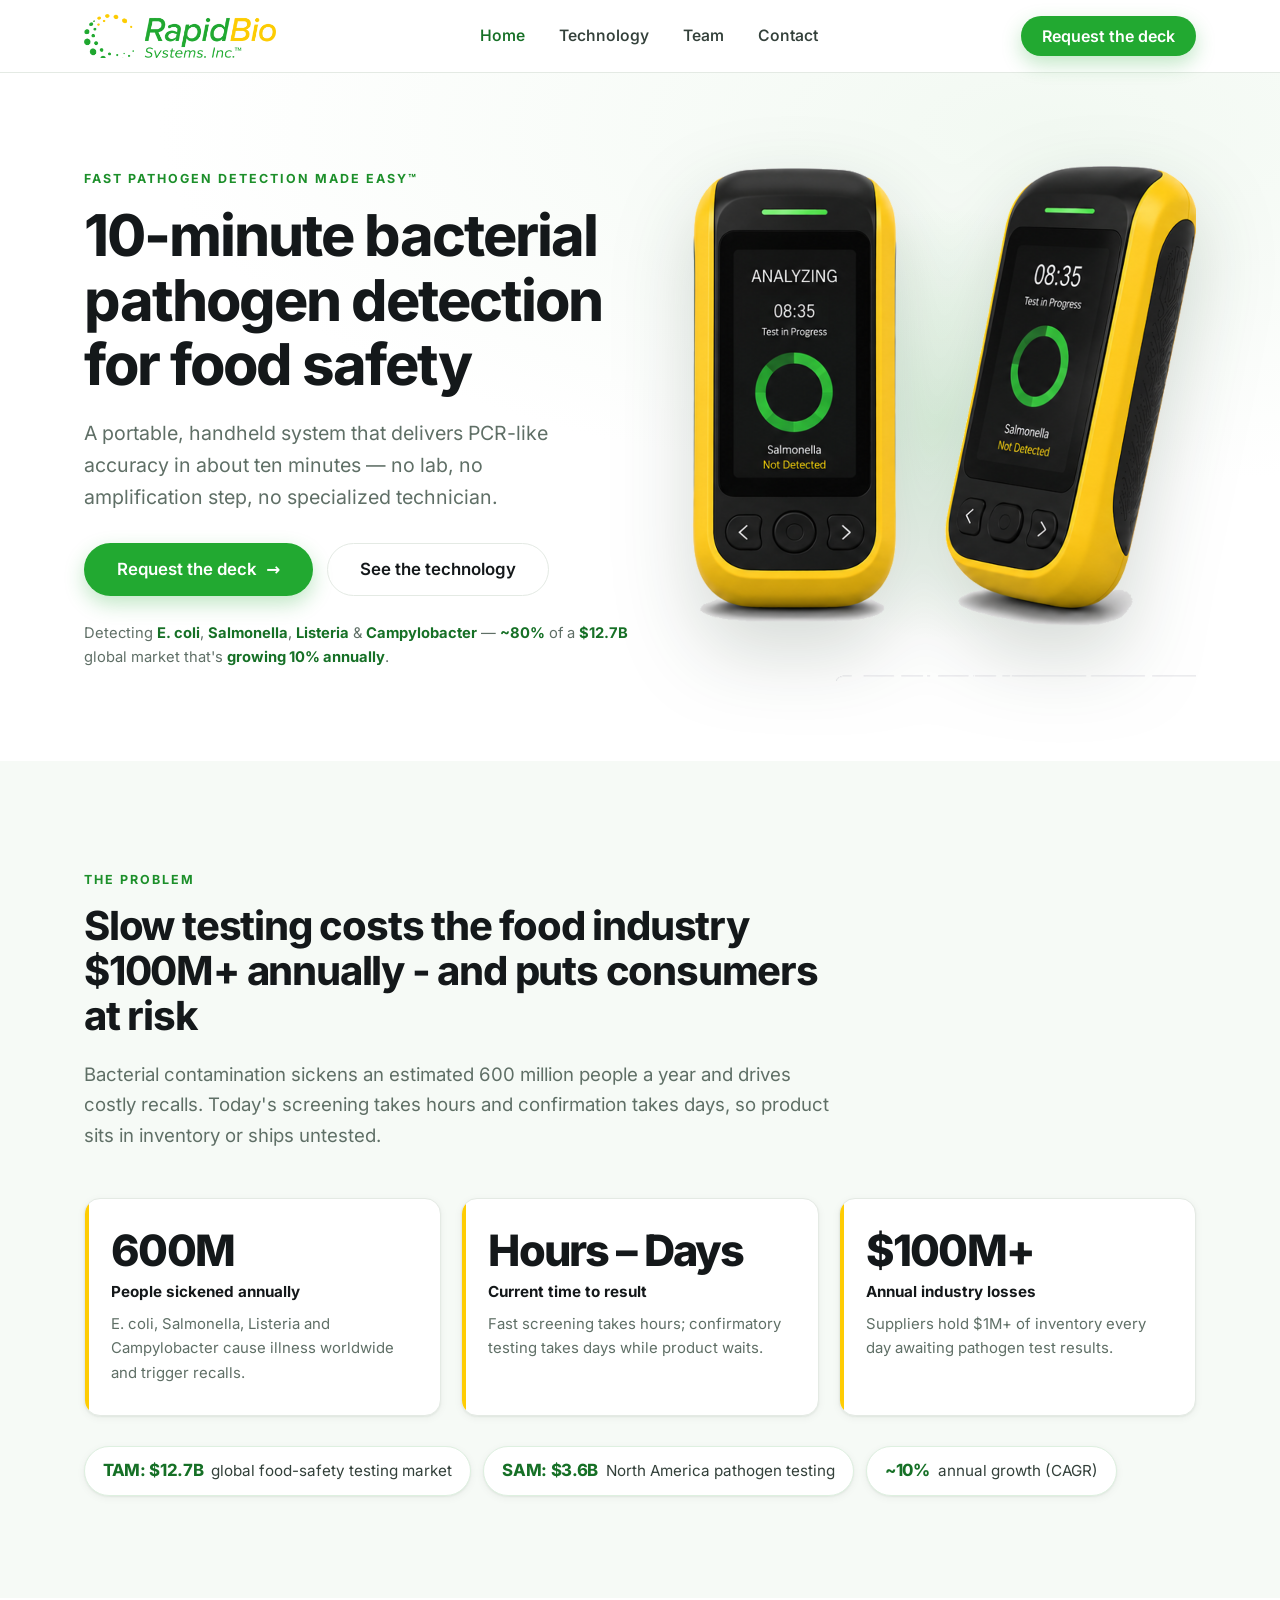
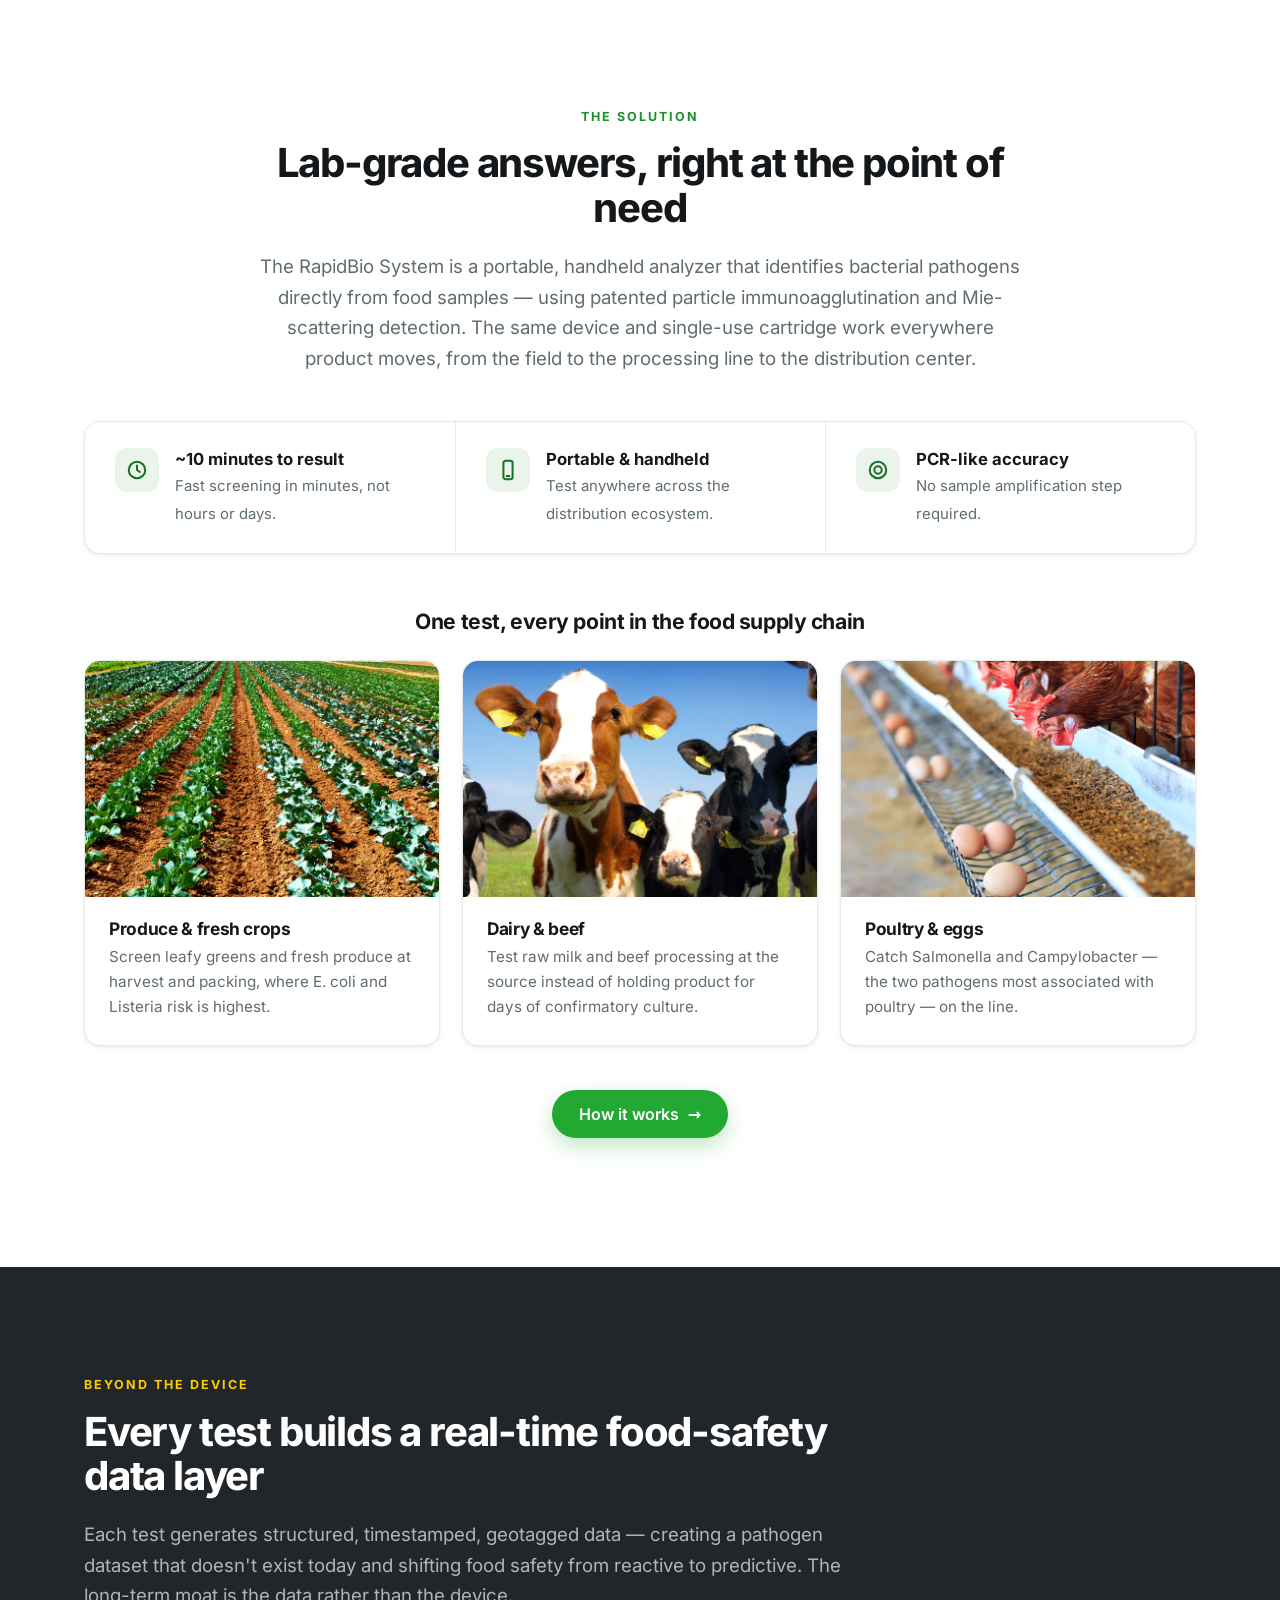
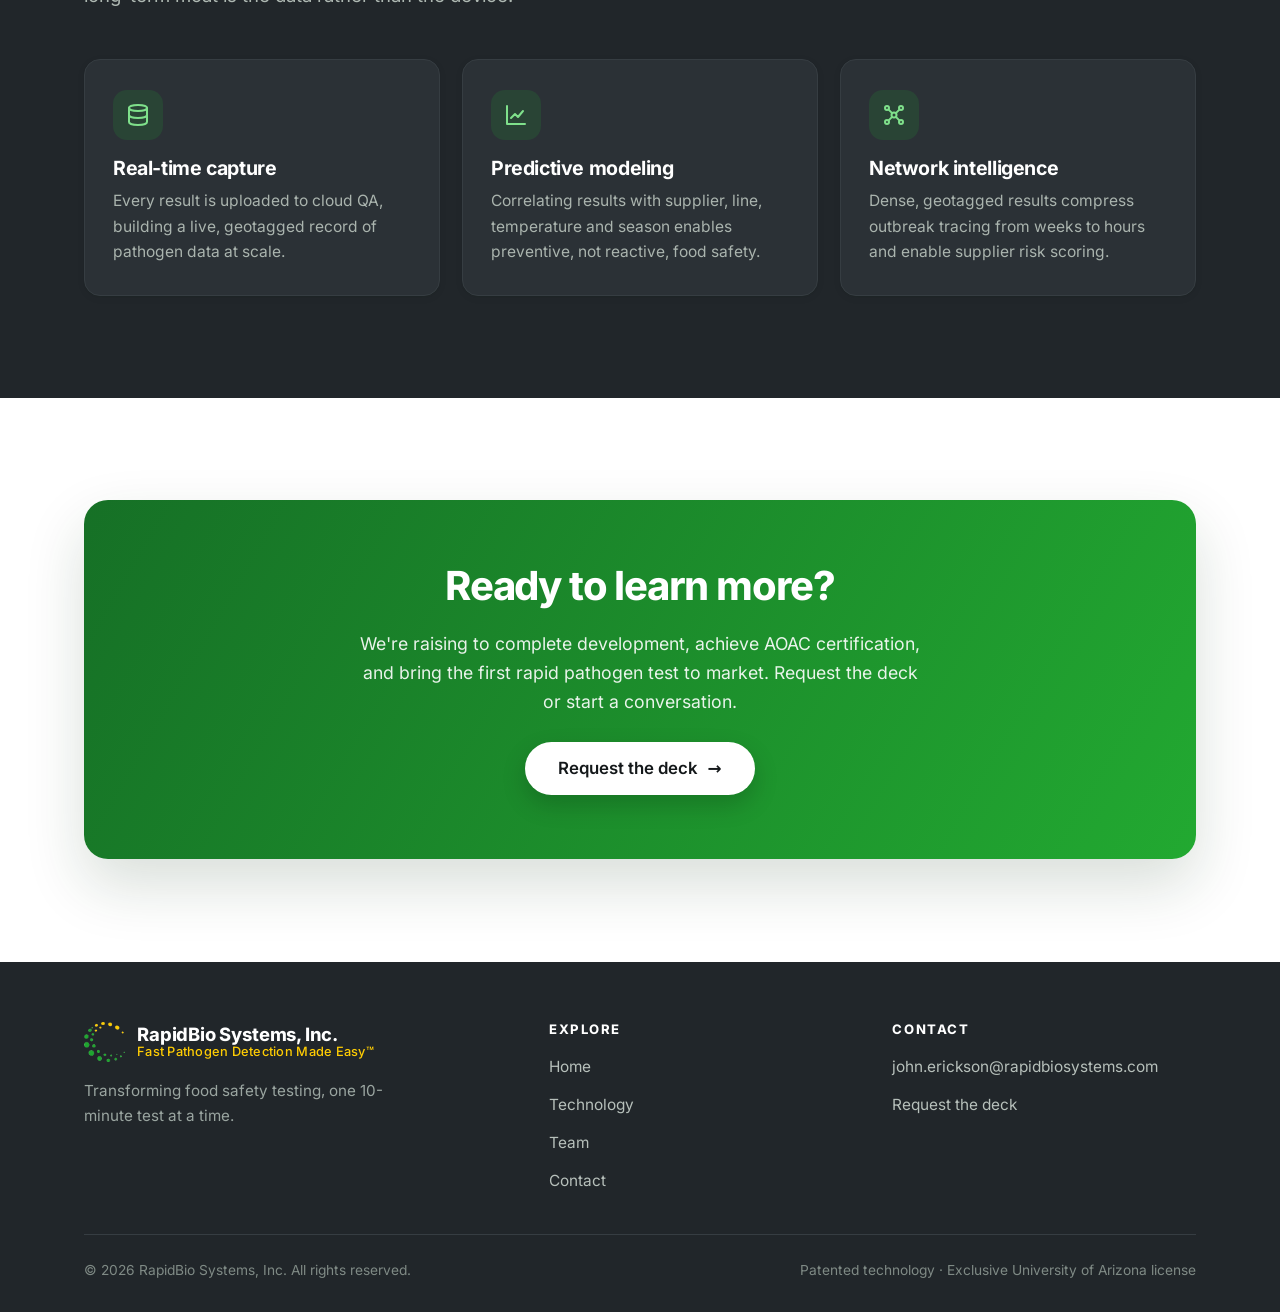
==== index.html @ 84755eee "update solution section and combine with applications, remove repeated product photo" ====
<!DOCTYPE html>
<html lang="en">
<head>
  <meta charset="UTF-8" />
  <meta name="viewport" content="width=device-width, initial-scale=1.0" />
  <title>RapidBio Systems — 10-Minute Bacterial Pathogen Detection for Food Safety</title>
  <meta name="description" content="RapidBio Systems is a portable, handheld system that detects bacterial pathogens in food in about 10 minutes with PCR-like accuracy — no lab, no amplification, no specialist." />
  <link rel="icon" type="image/png" sizes="64x64" href="assets/favicon-64.png" />
  <link rel="apple-touch-icon" href="assets/apple-touch-icon.png" />
  <link rel="stylesheet" href="css/styles.css" />
</head>
<body>

  <!-- ===== HEADER ===== -->
  <header class="site-header">
    <div class="container nav">
      <a class="nav__brand" href="index.html" aria-label="RapidBio Systems home">
        <img src="assets/logo-nav.png" alt="RapidBio Systems" />
      </a>
      <nav aria-label="Primary">
        <ul class="nav__links" id="nav-links">
          <li><a href="index.html" class="is-active">Home</a></li>
          <li><a href="technology.html">Technology</a></li>
          <li><a href="team.html">Team</a></li>
          <li><a href="contact.html">Contact</a></li>
          <li><a class="btn btn--primary" href="contact.html">Request the deck</a></li>
        </ul>
      </nav>
      <div class="nav__cta">
        <a class="btn btn--primary" href="contact.html">Request the deck</a>
        <button class="nav__toggle" aria-label="Open menu" aria-expanded="false" aria-controls="nav-links"><span></span></button>
      </div>
    </div>
  </header>

  <main>
    <!-- ===== HERO ===== -->
    <section class="hero">
      <div class="container hero__grid">
        <div class="hero__copy">
          <span class="eyebrow">Fast Pathogen Detection Made Easy™</span>
          <h1>10-minute bacterial pathogen detection for food safety</h1>
          <p class="hero__sub">A portable, handheld system that delivers PCR-like accuracy in about ten minutes — no lab, no amplification step, no specialized technician.</p>
          <div class="hero__actions">
            <a class="btn btn--primary btn--lg" href="contact.html">Request the deck <span class="arrow" aria-hidden="true">→</span></a>
            <a class="btn btn--ghost btn--lg" href="technology.html">See the technology</a>
          </div>
          <p class="hero__trust">Detecting <b>E.&nbsp;coli</b>, <b>Salmonella</b>, <b>Listeria</b> &amp; <b>Campylobacter</b> — <b>~80%</b> of a <b>$12.7B</b> global market that's <b>growing 10% annually</b>.</p>
        </div>
        <div class="hero__media">
          <img src="assets/product-hero.png" alt="Two RapidBio handheld pathogen detection devices showing test results on screen" width="1000" />
        </div>
      </div>
    </section>

    <!-- ===== PROBLEM + MARKET ===== -->
    <section class="section section--tint" id="problem">
      <div class="container">
        <div class="section-head">
          <span class="eyebrow">The problem</span>
          <h2>Slow testing costs the food industry $100M+ annually - and puts consumers at risk</h2>
          <p class="lead">Bacterial contamination sickens an estimated 600&nbsp;million people a year and drives costly recalls. Today's screening takes hours and confirmation takes days, so product sits in inventory or ships untested.</p>
        </div>

        <div class="stats">
          <div class="stat stat--gold">
            <div class="stat__num">600M</div>
            <div class="stat__label">People sickened annually</div>
            <p class="stat__desc">E.&nbsp;coli, Salmonella, Listeria and Campylobacter cause illness worldwide and trigger recalls.</p>
          </div>
          <div class="stat stat--gold">
            <div class="stat__num">Hours &ndash; Days</div>
            <div class="stat__label">Current time to result</div>
            <p class="stat__desc">Fast screening takes hours; confirmatory testing takes days while product waits.</p>
          </div>
          <div class="stat stat--gold">
            <div class="stat__num">$100M+</div>
            <div class="stat__label">Annual industry losses</div>
            <p class="stat__desc">Suppliers hold $1M+ of inventory every day awaiting pathogen test results.</p>
          </div>
        </div>

        <div class="chips">
          <span class="chip"><b>TAM: $12.7B</b> global food-safety testing market</span>
          <span class="chip"><b>SAM: $3.6B</b> North America pathogen testing</span>
          <span class="chip"><b>~10%</b> annual growth (CAGR)</span>
        </div>
      </div>
    </section>

    <!-- ===== SOLUTION + WHERE IT'S USED ===== -->
    <section class="section" id="solution">
      <div class="container">
        <div class="section-head center">
          <span class="eyebrow">The solution</span>
          <h2>Lab-grade answers, right at the point of need</h2>
          <p class="lead">The RapidBio System is a portable, handheld analyzer that identifies bacterial pathogens directly from food samples — using patented particle immunoagglutination and Mie-scattering detection. The same device and single-use cartridge work everywhere product moves, from the field to the processing line to the distribution center.</p>
        </div>

        <div class="spec-bar">
          <div class="spec-bar__item">
            <span class="spec-bar__icon" aria-hidden="true">
              <svg width="22" height="22" viewBox="0 0 24 24" fill="none" stroke="currentColor" stroke-width="2.2" stroke-linecap="round" stroke-linejoin="round"><circle cx="12" cy="12" r="9"/><path d="M12 7v5l3 2"/></svg>
            </span>
            <span><b>~10 minutes to result</b><span class="d">Fast screening in minutes, not hours or days.</span></span>
          </div>
          <div class="spec-bar__item">
            <span class="spec-bar__icon" aria-hidden="true">
              <svg width="22" height="22" viewBox="0 0 24 24" fill="none" stroke="currentColor" stroke-width="2.2" stroke-linecap="round" stroke-linejoin="round"><rect x="7" y="2" width="10" height="20" rx="2.5"/><line x1="10.5" y1="18.5" x2="13.5" y2="18.5"/></svg>
            </span>
            <span><b>Portable &amp; handheld</b><span class="d">Test anywhere across the distribution ecosystem.</span></span>
          </div>
          <div class="spec-bar__item">
            <span class="spec-bar__icon" aria-hidden="true">
              <svg width="22" height="22" viewBox="0 0 24 24" fill="none" stroke="currentColor" stroke-width="2.2" stroke-linecap="round" stroke-linejoin="round"><circle cx="12" cy="12" r="9"/><circle cx="12" cy="12" r="4"/><circle cx="12" cy="12" r=".4" fill="currentColor" stroke="none"/></svg>
            </span>
            <span><b>PCR-like accuracy</b><span class="d">No sample amplification step required.</span></span>
          </div>
        </div>

        <h3 class="usecases__head">One test, every point in the food supply chain</h3>
        <div class="usecases">
          <figure class="usecase">
            <img src="assets/use-produce.jpg" alt="Rows of leafy greens growing in an open field" width="720" height="480" loading="lazy" />
            <figcaption>
              <h3>Produce &amp; fresh crops</h3>
              <p>Screen leafy greens and fresh produce at harvest and packing, where E.&nbsp;coli and Listeria risk is highest.</p>
            </figcaption>
          </figure>
          <figure class="usecase">
            <img src="assets/use-dairy.jpg" alt="Dairy cattle in a pasture" width="720" height="480" loading="lazy" />
            <figcaption>
              <h3>Dairy &amp; beef</h3>
              <p>Test raw milk and beef processing at the source instead of holding product for days of confirmatory culture.</p>
            </figcaption>
          </figure>
          <figure class="usecase">
            <img src="assets/use-poultry.jpg" alt="Laying hens at a feed trough beside a row of eggs" width="720" height="480" loading="lazy" />
            <figcaption>
              <h3>Poultry &amp; eggs</h3>
              <p>Catch Salmonella and Campylobacter — the two pathogens most associated with poultry — on the line.</p>
            </figcaption>
          </figure>
        </div>

        <div class="hero__actions" style="justify-content:center; margin-top:44px">
          <a class="btn btn--primary" href="technology.html">How it works <span class="arrow" aria-hidden="true">→</span></a>
        </div>
      </div>
    </section>

    <!-- ===== DATA-PLATFORM VISION ===== -->
    <section class="section section--dark" id="platform">
      <div class="container">
        <div class="section-head">
          <span class="eyebrow">Beyond the device</span>
          <h2>Every test builds a real-time food-safety data layer</h2>
          <p class="lead" style="color:#aeb8b2">Each test generates structured, timestamped, geotagged data — creating a pathogen dataset that doesn't exist today and shifting food safety from reactive to predictive. The long-term moat is the data rather than the device.</p>
        </div>
        <div class="grid-3">
          <div class="card">
            <div class="icon-badge" aria-hidden="true">
              <svg width="24" height="24" viewBox="0 0 24 24" fill="none" stroke="currentColor" stroke-width="2" stroke-linecap="round" stroke-linejoin="round"><ellipse cx="12" cy="5" rx="9" ry="3"/><path d="M3 5v14a9 3 0 0 0 18 0V5"/><path d="M3 12a9 3 0 0 0 18 0"/></svg>
            </div>
            <h3>Real-time capture</h3>
            <p>Every result is uploaded to cloud QA, building a live, geotagged record of pathogen data at scale.</p>
          </div>
          <div class="card">
            <div class="icon-badge" aria-hidden="true">
              <svg width="24" height="24" viewBox="0 0 24 24" fill="none" stroke="currentColor" stroke-width="2" stroke-linecap="round" stroke-linejoin="round"><path d="M3 3v18h18"/><path d="M7 15l4-4 3 3 5-6"/></svg>
            </div>
            <h3>Predictive modeling</h3>
            <p>Correlating results with supplier, line, temperature and season enables preventive, not reactive, food safety.</p>
          </div>
          <div class="card">
            <div class="icon-badge" aria-hidden="true">
              <svg width="24" height="24" viewBox="0 0 24 24" fill="none" stroke="currentColor" stroke-width="2" stroke-linecap="round" stroke-linejoin="round"><circle cx="12" cy="12" r="2.5"/><circle cx="5" cy="5" r="2"/><circle cx="19" cy="5" r="2"/><circle cx="5" cy="19" r="2"/><circle cx="19" cy="19" r="2"/><path d="M6.4 6.4l3.7 3.7M17.6 6.4l-3.7 3.7M6.4 17.6l3.7-3.7M17.6 17.6l-3.7-3.7"/></svg>
            </div>
            <h3>Network intelligence</h3>
            <p>Dense, geotagged results compress outbreak tracing from weeks to hours and enable supplier risk scoring.</p>
          </div>
        </div>
      </div>
    </section>

    <!-- ===== CTA ===== -->
    <section class="section">
      <div class="container">
        <div class="cta-band">
          <h2>Ready to learn more?</h2>
          <p>We're raising to complete development, achieve AOAC certification, and bring the first rapid pathogen test to market. Request the deck or start a conversation.</p>
          <a class="btn btn--onDark btn--lg" href="contact.html">Request the deck <span class="arrow" aria-hidden="true">→</span></a>
        </div>
      </div>
    </section>
  </main>

  <!-- ===== FOOTER ===== -->
  <footer class="site-footer">
    <div class="container">
      <div class="footer__top">
        <div>
          <div class="footer__brand">
            <img src="assets/logo-mark.png" alt="" />
            <div class="footer__wordmark">RapidBio Systems, Inc.<span>Fast Pathogen Detection Made Easy™</span></div>
          </div>
          <p class="footer__tag">Transforming food safety testing, one 10-minute test at a time.</p>
        </div>
        <div class="footer__col">
          <h4>Explore</h4>
          <ul>
            <li><a href="index.html">Home</a></li>
            <li><a href="technology.html">Technology</a></li>
            <li><a href="team.html">Team</a></li>
            <li><a href="contact.html">Contact</a></li>
          </ul>
        </div>
        <div class="footer__col">
          <h4>Contact</h4>
          <ul>
            <li><a href="mailto:john.erickson@rapidbiosystems.com">john.erickson@rapidbiosystems.com</a></li>
            <li><a href="contact.html">Request the deck</a></li>
          </ul>
        </div>
      </div>
      <div class="footer__bottom">
        <span>© 2026 RapidBio Systems, Inc. All rights reserved.</span>
        <span>Patented technology · Exclusive University of Arizona license</span>
      </div>
    </div>
  </footer>

  <script src="js/nav.js"></script>
</body>
</html>
---- css/styles.css ----
/* ============================================================
   RapidBio Systems — site styles
   Palette sampled from brand logo: green #22A931 · gold #FECC03
   Font: self-hosted Inter (variable)
   ============================================================ */

@font-face {
  font-family: "Inter";
  font-style: normal;
  font-weight: 100 900;
  font-display: swap;
  src: url("../fonts/inter-latin-wght-normal.woff2") format("woff2");
}

:root {
  /* brand */
  --green:      #22A931;
  --green-600:  #1c8f2a;
  --green-700:  #167026;
  --green-900:  #0e4a1b;
  --gold:       #FECC03;
  --gold-600:   #e2b400;

  /* neutrals */
  --ink:        #14181a;
  --body:       #33403a;
  --muted:      #5f6f66;
  --charcoal:   #21262a;
  --charcoal-2: #2b3136;
  --paper:      #ffffff;
  --paper-2:    #f6faf6;
  --mint:       #eaf4ea;
  --mint-2:     #def0e0;
  --line:       #e4eae4;

  /* system */
  --container: 1160px;
  --r-sm: 10px;
  --r:    16px;
  --r-lg: 24px;
  --pill: 999px;
  --shadow-sm: 0 1px 2px rgba(20,40,25,.06), 0 2px 8px rgba(20,40,25,.05);
  --shadow:    0 12px 34px rgba(20,50,28,.10);
  --shadow-lg: 0 26px 60px rgba(16,55,26,.16);
  --ease: cubic-bezier(.2,.7,.3,1);

  --font: "Inter", system-ui, -apple-system, "Segoe UI", Roboto, Helvetica, Arial, sans-serif;
}

/* ---------- reset-ish ---------- */
*, *::before, *::after { box-sizing: border-box; }
html { scroll-behavior: smooth; -webkit-text-size-adjust: 100%; overflow-x: hidden; }
body {
  margin: 0;
  font-family: var(--font);
  color: var(--body);
  background: var(--paper);
  font-size: 17px;
  line-height: 1.65;
  font-weight: 400;
  -webkit-font-smoothing: antialiased;
  text-rendering: optimizeLegibility;
}
img { max-width: 100%; display: block; height: auto; }
a { color: var(--green-600); text-decoration: none; }
a:hover { color: var(--green-700); }
h1, h2, h3, h4 { color: var(--ink); line-height: 1.12; letter-spacing: -.02em; margin: 0 0 .5em; font-weight: 750; }
h1 { font-size: clamp(2.1rem, 4.6vw, 3.6rem); letter-spacing: -.035em; }
h2 { font-size: clamp(1.7rem, 3.2vw, 2.5rem); letter-spacing: -.03em; }
h3 { font-size: 1.22rem; letter-spacing: -.02em; font-weight: 700; }
p { margin: 0 0 1rem; }
strong { color: var(--ink); font-weight: 650; }

/* ---------- layout ---------- */
.container { width: 100%; max-width: var(--container); margin-inline: auto; padding-inline: 24px; }
.section { padding: clamp(56px, 8vw, 104px) 0; }
.section--tint { background: var(--paper-2); }
.section--mint { background: linear-gradient(180deg, #f2f9f2, var(--mint)); }
.section--dark { background: var(--charcoal); color: #d7ded9; }
.section--dark h2, .section--dark h3 { color: #fff; }
.narrow { max-width: 720px; }
.center { text-align: center; margin-inline: auto; }
.eyebrow {
  display: inline-block; font-size: .78rem; font-weight: 700; letter-spacing: .16em;
  text-transform: uppercase; color: var(--green-600); margin-bottom: 14px;
}
.section--dark .eyebrow { color: var(--gold); }
.lead { font-size: 1.16rem; color: var(--muted); }
.section-head { max-width: 760px; margin-bottom: 48px; }
.section-head.center { margin-inline: auto; }

/* ---------- buttons ---------- */
.btn {
  display: inline-flex; align-items: center; gap: .55em;
  font-family: inherit; font-size: 1rem; font-weight: 600; line-height: 1;
  padding: 15px 26px; border-radius: var(--pill); border: 1.5px solid transparent;
  cursor: pointer; transition: transform .18s var(--ease), background .18s, box-shadow .18s, border-color .18s;
  white-space: nowrap;
}
.btn:active { transform: translateY(1px); }
.btn--primary { background: var(--green); color: #fff; box-shadow: 0 8px 20px rgba(34,169,49,.28); }
.btn--primary:hover { background: var(--green-600); color: #fff; box-shadow: 0 12px 26px rgba(34,169,49,.34); transform: translateY(-1px); }
.btn--ghost { background: transparent; color: var(--ink); border-color: var(--line); }
.btn--ghost:hover { border-color: var(--green); color: var(--green-700); }
.btn--onDark { background: #fff; color: var(--ink); }
.btn--onDark:hover { background: var(--gold); color: var(--ink); }
.btn--lg { padding: 17px 32px; font-size: 1.05rem; }
.arrow { transition: transform .18s var(--ease); }
.btn:hover .arrow { transform: translateX(3px); }

/* ---------- header / nav ---------- */
.site-header {
  position: sticky; top: 0; z-index: 60;
  background: rgba(255,255,255,.82);
  backdrop-filter: saturate(1.4) blur(12px);
  -webkit-backdrop-filter: saturate(1.4) blur(12px);
  border-bottom: 1px solid var(--line);
}
.nav { display: flex; align-items: center; justify-content: space-between; gap: 20px; height: 72px; }
.nav__brand { display: inline-flex; align-items: center; }
.nav__brand img { height: 44px; width: auto; }
.nav__links { display: flex; align-items: center; gap: 4px; list-style: none; margin: 0; padding: 0; }
.nav__links a {
  display: inline-block; padding: 9px 15px; border-radius: var(--r-sm);
  color: var(--body); font-weight: 550; font-size: .98rem; transition: background .15s, color .15s;
}
.nav__links a:hover { background: var(--mint); color: var(--green-700); }
.nav__links a.is-active { color: var(--green-700); }
.nav__links > li:last-child { display: none; } /* in-menu CTA: hidden on desktop, shown in mobile menu */
.nav__cta { display: flex; align-items: center; gap: 12px; }
.nav__cta .btn { padding: 11px 20px; }
.nav__toggle {
  display: none; width: 44px; height: 44px; border: 1px solid var(--line);
  background: #fff; border-radius: 12px; cursor: pointer; align-items: center; justify-content: center;
}
.nav__toggle span, .nav__toggle span::before, .nav__toggle span::after {
  content: ""; display: block; width: 20px; height: 2px; background: var(--ink); border-radius: 2px;
  transition: transform .25s var(--ease), opacity .2s;
}
.nav__toggle span::before { transform: translateY(-6px); }
.nav__toggle span::after  { transform: translateY(4px); }

/* ---------- hero ---------- */
.hero { position: relative; overflow: hidden; background: radial-gradient(120% 90% at 82% 8%, #f2f9f2 0%, #ffffff 58%); }
.hero__grid { display: grid; grid-template-columns: 1.05fr .95fr; gap: 48px; align-items: center; padding-block: clamp(48px, 7vw, 92px) clamp(40px, 6vw, 76px); }
.hero h1 { margin-bottom: 20px; }
.hero__sub { font-size: 1.22rem; color: var(--muted); max-width: 40ch; margin-bottom: 30px; }
.hero__actions { display: flex; flex-wrap: wrap; gap: 14px; margin-bottom: 26px; }
.hero__trust { font-size: .92rem; color: var(--muted); line-height: 1.6; }
.hero__trust b { color: var(--green-700); white-space: nowrap; }
.hero__media { position: relative; }
.hero__media::before {
  content: ""; position: absolute; inset: 4% 8%; border-radius: 50%;
  background: radial-gradient(circle, rgba(34,169,49,.14), rgba(34,169,49,0) 68%);
  z-index: 0;
}
.hero__media img { position: relative; z-index: 1; margin-inline: auto; max-height: 560px; width: auto; filter: drop-shadow(0 30px 40px rgba(16,45,20,.18)); }

/* dot flourish */
.flourish { position: absolute; z-index: 0; opacity: .5; pointer-events: none; }

/* ---------- stat cards ---------- */
.stats { display: grid; grid-template-columns: repeat(3, 1fr); gap: 20px; }
.stat {
  background: #fff; border: 1px solid var(--line); border-radius: var(--r);
  padding: 30px 26px; box-shadow: var(--shadow-sm); position: relative; overflow: hidden;
}
.stat::before { content: ""; position: absolute; left: 0; top: 0; bottom: 0; width: 4px; background: var(--green); }
.stat--gold::before { background: var(--gold); }
.stat__num { font-size: clamp(2rem, 3.4vw, 2.7rem); font-weight: 800; letter-spacing: -.04em; color: var(--green-700); line-height: 1; margin-bottom: 6px; }
.stat--gold .stat__num { color: var(--ink); }
.stat__label { font-weight: 700; color: var(--ink); font-size: .95rem; margin-bottom: 8px; }
.stat__desc { font-size: .93rem; color: var(--muted); margin: 0; }

/* ---------- chips ---------- */
.chips { display: flex; flex-wrap: wrap; gap: 12px; margin-top: 30px; }
.chip {
  display: inline-flex; align-items: baseline; gap: 8px; padding: 10px 18px; border-radius: var(--pill);
  background: #fff; border: 1.5px solid var(--mint-2); font-size: .95rem; color: var(--body); box-shadow: var(--shadow-sm);
}
.chip b { color: var(--green-700); font-weight: 750; font-size: 1.05rem; letter-spacing: -.02em; }
.chip--gold { border-color: #f6e3a0; }
.chip--gold b { color: var(--gold-600); }

/* ---------- split / feature layouts ---------- */
.split { display: grid; grid-template-columns: 1fr 1fr; gap: clamp(32px, 5vw, 72px); align-items: center; }
.split--media-right .split__media { order: 2; }
.split__media { position: relative; }
.split__media--panel {
  background: linear-gradient(160deg, #f3f9f3, var(--mint)); border-radius: var(--r-lg);
  padding: 34px; border: 1px solid var(--mint-2); box-shadow: var(--shadow);
}
.split__media img { margin-inline: auto; }

/* full-width technology diagram */
.diagram-panel { background: #fff; border: 1px solid var(--line); border-radius: var(--r-lg); padding: clamp(18px, 3.5vw, 44px); box-shadow: var(--shadow); overflow-x: auto; }
.diagram-panel img { display: block; width: 100%; min-width: 560px; max-width: 1080px; margin-inline: auto; }
.diagram-hint { display: none; text-align: center; font-size: .82rem; color: var(--muted); margin: 12px 0 0; }

.claims { list-style: none; margin: 24px 0 0; padding: 0; display: grid; gap: 18px; }
.claims li { display: grid; grid-template-columns: 26px 1fr; gap: 14px; align-items: start; }
.claims .tick { width: 26px; height: 26px; border-radius: 50%; background: var(--mint); color: var(--green-700); display: grid; place-items: center; flex: none; margin-top: 2px; }
.claims b { display: block; color: var(--ink); font-size: 1.04rem; }
.claims span.d { color: var(--muted); font-size: .96rem; }

/* ---------- feature card grid ---------- */
.grid-3 { display: grid; grid-template-columns: repeat(3, 1fr); gap: 22px; }
.grid-2 { display: grid; grid-template-columns: repeat(2, 1fr); gap: 22px; }
.card {
  background: #fff; border: 1px solid var(--line); border-radius: var(--r); padding: 30px 28px;
  box-shadow: var(--shadow-sm); transition: transform .2s var(--ease), box-shadow .2s;
}
.card:hover { transform: translateY(-3px); box-shadow: var(--shadow); }
.section--dark .card { background: var(--charcoal-2); border-color: #363d42; color: #c8d0cb; }
.icon-badge {
  width: 50px; height: 50px; border-radius: 14px; display: grid; place-items: center;
  background: var(--mint); color: var(--green-700); margin-bottom: 18px;
}
.section--dark .icon-badge { background: rgba(34,169,49,.16); color: #7fe08b; }
.card h3 { margin-bottom: 8px; }
.card p { margin: 0; font-size: .97rem; color: var(--muted); }
.section--dark .card p { color: #aab4ae; }

/* ---------- steps / workflow ---------- */
.steps { display: grid; grid-template-columns: repeat(5, 1fr); gap: 14px; counter-reset: step; }
.step { position: relative; background: #fff; border: 1px solid var(--line); border-radius: var(--r); padding: 26px 20px; box-shadow: var(--shadow-sm); text-align: center; }
.step__n { width: 40px; height: 40px; margin: 0 auto 14px; border-radius: 50%; background: var(--green); color: #fff; font-weight: 750; display: grid; place-items: center; font-size: 1.05rem; }
.step:nth-child(5) .step__n { background: var(--green-700); }
.step h4 { font-size: 1rem; margin: 0 0 4px; color: var(--ink); }
.step p { font-size: .88rem; color: var(--muted); margin: 0; }
.step:not(:last-child)::after {
  content: ""; position: absolute; right: -11px; top: 50%; width: 16px; height: 16px;
  border-top: 2px solid var(--mint-2); border-right: 2px solid var(--mint-2);
  transform: translateY(-50%) rotate(45deg); z-index: 1;
}
.ttr-badge {
  display: inline-flex; align-items: center; gap: 10px; margin-top: 30px; padding: 12px 22px;
  background: var(--gold); color: var(--ink); font-weight: 700; border-radius: var(--pill); font-size: 1rem;
}

/* ---------- product spec bar ---------- */
.spec-bar {
  display: grid; grid-template-columns: repeat(3, 1fr); margin: 0 0 56px;
  background: #fff; border: 1px solid var(--line); border-radius: var(--r);
  box-shadow: var(--shadow-sm); overflow: hidden;
}
.spec-bar__item { display: grid; grid-template-columns: 44px 1fr; gap: 16px; align-items: start; padding: 26px 30px; }
.spec-bar__item + .spec-bar__item { border-left: 1px solid var(--line); }
.spec-bar__icon { width: 44px; height: 44px; border-radius: 12px; background: var(--mint); color: var(--green-700); display: grid; place-items: center; }
.spec-bar b { display: block; color: var(--ink); font-size: 1.04rem; line-height: 1.35; }
.spec-bar .d { color: var(--muted); font-size: .93rem; line-height: 1.5; }

/* ---------- use-case photo cards ---------- */
.usecases__head { text-align: center; font-size: 1.32rem; margin: 0 0 26px; }
.usecases { display: grid; grid-template-columns: repeat(3, 1fr); gap: 22px; }
.usecase {
  margin: 0; background: #fff; border: 1px solid var(--line); border-radius: var(--r);
  overflow: hidden; box-shadow: var(--shadow-sm); transition: transform .2s var(--ease), box-shadow .2s;
}
.usecase:hover { transform: translateY(-3px); box-shadow: var(--shadow); }
.usecase img { width: 100%; aspect-ratio: 3 / 2; object-fit: cover; }
.usecase figcaption { padding: 22px 24px 26px; }
.usecase h3 { font-size: 1.08rem; margin-bottom: 6px; }
.usecase p { margin: 0; font-size: .95rem; color: var(--muted); }

/* ---------- photo panel (product / cartridge detail) ---------- */
.photo-panel {
  background: #fff; border: 1px solid var(--line); border-radius: var(--r-lg);
  padding: 14px; box-shadow: var(--shadow); overflow: hidden;
}
.photo-panel img { width: 100%; border-radius: var(--r-sm); }
.photo-panel--center { max-width: 720px; margin: 0 auto 36px; }

/* ---------- comparison ---------- */
.compare { display: grid; gap: 12px; margin-top: 8px; }
.compare__row { display: grid; grid-template-columns: 58px 150px 1fr; gap: 16px; align-items: center; }
.compare__thumb {
  width: 58px; height: 58px; border-radius: var(--r-sm); border: 1px solid var(--line);
  background: #fff; overflow: hidden;
}
.compare__thumb img { width: 100%; height: 100%; object-fit: contain; }
.compare__row--us .compare__thumb { border-color: var(--mint-2); background: var(--mint); }
.compare__thumb--icon { background: var(--mint); border-color: var(--mint-2); color: var(--green-700); display: grid; place-items: center; }
.compare__label { font-weight: 650; color: var(--ink); font-size: .98rem; }
.compare__label small { display: block; font-weight: 500; color: var(--muted); font-size: .82rem; }
.compare__track { background: var(--paper-2); border: 1px solid var(--line); border-radius: var(--pill); height: 40px; display: flex; align-items: center; overflow: hidden; }
.compare__bar { height: 100%; border-radius: var(--pill); flex: none; }
.compare__bar--us { background: linear-gradient(90deg, var(--green), var(--green-600)); box-shadow: 0 2px 8px rgba(34,169,49,.3); }
.compare__bar--slow { background: #b9c4bc; }
.compare__bar--slower { background: #cdd5cd; }
.compare__cap { padding: 0 12px; font-size: .85rem; font-weight: 700; white-space: nowrap; color: var(--green-700); }
.compare__axis { margin: 14px 0 0; text-align: right; font-size: .8rem; letter-spacing: .04em; color: var(--muted); text-transform: uppercase; }
.compare__note { margin-top: 22px; padding: 18px 22px; border-left: 4px solid var(--gold); background: var(--paper-2); border-radius: 0 var(--r-sm) var(--r-sm) 0; }
.compare__note b { color: var(--green-700); }

/* ---------- team ---------- */
.team-grid { display: grid; grid-template-columns: repeat(3, 1fr); gap: 26px; }
.member { text-align: center; }
.member__photo {
  width: 168px; height: 168px; margin: 0 auto 18px; border-radius: 50%;
  background: linear-gradient(160deg, #f2f9f2, var(--mint));
  border: 1px solid var(--mint-2); box-shadow: var(--shadow-sm); overflow: hidden;
}
.member__photo img { width: 100%; height: 100%; object-fit: cover; }
.member h3 { margin: 0 0 2px; }
.member .role { color: var(--green-700); font-weight: 650; font-size: .92rem; letter-spacing: .01em; margin-bottom: 8px; }
.member p { font-size: .95rem; color: var(--muted); margin: 0 auto; max-width: 30ch; }
.advisory { margin-top: 44px; padding: 28px 30px; background: var(--paper-2); border: 1px solid var(--line); border-radius: var(--r); }
.advisory h3 { font-size: 1.05rem; margin-bottom: 10px; }
.advisory p { margin: 0; color: var(--muted); }

/* ---------- partners / logos ---------- */
.partners { margin-top: 8px; }
.partners__label { text-align: center; font-size: .8rem; letter-spacing: .14em; text-transform: uppercase; color: var(--muted); margin-bottom: 26px; }
.partners__row { display: flex; flex-wrap: wrap; align-items: center; justify-content: center; gap: clamp(28px, 5vw, 60px); }
.partners__row img { height: 34px; width: auto; opacity: .55; filter: grayscale(1); transition: opacity .2s, filter .2s; }
.partners__row img:hover { opacity: .9; filter: grayscale(0); }

/* ---------- CTA band ---------- */
.cta-band { background: linear-gradient(120deg, var(--green-700), var(--green)); color: #fff; border-radius: var(--r-lg); padding: clamp(40px, 6vw, 64px); text-align: center; box-shadow: var(--shadow-lg); position: relative; overflow: hidden; }
.cta-band h2 { color: #fff; }
.cta-band p { color: rgba(255,255,255,.9); max-width: 52ch; margin: 0 auto 26px; font-size: 1.1rem; }
.cta-band .btn--onDark { box-shadow: 0 10px 24px rgba(0,0,0,.18); }

/* ---------- form ---------- */
.form-wrap { display: grid; grid-template-columns: 1fr 1fr; gap: clamp(32px, 5vw, 64px); align-items: start; }
.form { background: #fff; border: 1px solid var(--line); border-radius: var(--r-lg); padding: clamp(26px, 4vw, 40px); box-shadow: var(--shadow); }
.field { margin-bottom: 20px; }
.field label { display: block; font-weight: 600; color: var(--ink); font-size: .92rem; margin-bottom: 8px; }
.field input, .field textarea {
  width: 100%; font-family: inherit; font-size: 1rem; color: var(--ink);
  padding: 13px 16px; border: 1.5px solid var(--line); border-radius: var(--r-sm); background: var(--paper-2);
  transition: border-color .15s, box-shadow .15s, background .15s;
}
.field input:focus, .field textarea:focus { outline: none; border-color: var(--green); background: #fff; box-shadow: 0 0 0 4px rgba(34,169,49,.12); }
.field textarea { resize: vertical; min-height: 130px; }
.form .btn { width: 100%; justify-content: center; }
.form__note { font-size: .84rem; color: var(--muted); margin: 14px 0 0; text-align: center; }
.form-status { display: none; padding: 16px 18px; border-radius: var(--r-sm); font-weight: 600; margin-bottom: 20px; }
.form-status.show { display: block; }
.form-status.ok { background: var(--mint); color: var(--green-900); border: 1px solid var(--mint-2); }
.form-status.err { background: #fdecec; color: #9a2b2b; border: 1px solid #f6cccc; }

.contact-aside h3 { margin-bottom: 6px; }
.contact-aside .lead { margin-bottom: 28px; }
.contact-list { list-style: none; margin: 0; padding: 0; display: grid; gap: 18px; }
.contact-list li { display: grid; grid-template-columns: 44px 1fr; gap: 14px; align-items: center; }
.contact-list .icon-badge { margin: 0; width: 44px; height: 44px; }
.contact-list b { display: block; color: var(--ink); font-size: .95rem; }
.contact-list a, .contact-list span { color: var(--muted); font-size: .96rem; }

/* ---------- footer ---------- */
.site-footer { background: var(--charcoal); color: #9aa5a0; padding: 60px 0 30px; }
.footer__top { display: grid; grid-template-columns: 1.4fr 1fr 1fr; gap: 40px; padding-bottom: 40px; border-bottom: 1px solid #363d42; }
.footer__brand { display: flex; align-items: center; gap: 12px; margin-bottom: 16px; }
.footer__brand img { height: 40px; width: auto; }
.footer__wordmark { color: #fff; font-weight: 750; font-size: 1.15rem; letter-spacing: -.01em; line-height: 1.1; }
.footer__wordmark span { display: block; font-weight: 500; font-size: .8rem; color: var(--gold); letter-spacing: .02em; }
.footer__tag { max-width: 34ch; font-size: .95rem; color: #9aa5a0; }
.site-footer h4 { color: #fff; font-size: .82rem; text-transform: uppercase; letter-spacing: .12em; margin-bottom: 16px; }
.site-footer ul { list-style: none; margin: 0; padding: 0; display: grid; gap: 10px; }
.site-footer a { color: #b7c0bb; font-size: .96rem; }
.site-footer a:hover { color: var(--gold); }
.footer__bottom { display: flex; flex-wrap: wrap; justify-content: space-between; gap: 12px; padding-top: 24px; font-size: .86rem; color: #7f8a85; }

/* ---------- utilities ---------- */
.mt-0 { margin-top: 0; }
.stack-lg > * + * { margin-top: 26px; }

/* ============================================================
   Responsive
   ============================================================ */
@media (max-width: 940px) {
  .hero__grid { grid-template-columns: 1fr; gap: 24px; }
  .hero__media { order: -1; }
  .hero__media img { max-height: 320px; }
  .nav__brand img { height: 38px; }
  .diagram-hint { display: block; }
  .split { grid-template-columns: 1fr; }
  .split--media-right .split__media { order: -1; }
  .stats { grid-template-columns: 1fr; }
  .grid-3 { grid-template-columns: 1fr 1fr; }
  .usecases { grid-template-columns: 1fr 1fr; }
  .spec-bar { grid-template-columns: 1fr; }
  .spec-bar__item + .spec-bar__item { border-left: 0; border-top: 1px solid var(--line); }
  .steps { grid-template-columns: 1fr 1fr; }
  .step:not(:last-child)::after { display: none; }
  .team-grid { grid-template-columns: 1fr; max-width: 360px; margin-inline: auto; }
  .form-wrap { grid-template-columns: 1fr; }
  .footer__top { grid-template-columns: 1fr 1fr; }

  /* mobile nav */
  .nav__toggle { display: inline-flex; }
  .nav__cta .btn { display: none; }
  .nav__links {
    position: absolute; top: 72px; left: 0; right: 0;
    flex-direction: column; align-items: stretch; gap: 4px;
    background: #fff; border-bottom: 1px solid var(--line); padding: 14px 20px 20px;
    box-shadow: var(--shadow); transform-origin: top;
    display: none;
  }
  .nav__links.open { display: flex; }
  .nav__links > li:last-child { display: block; }
  .nav__links a { padding: 12px 14px; font-size: 1.05rem; }
  .nav__links .btn { display: flex; width: 100%; margin-top: 8px; justify-content: center; }
}

@media (max-width: 560px) {
  body { font-size: 16px; }
  .grid-3, .grid-2 { grid-template-columns: 1fr; }
  .usecases { grid-template-columns: 1fr; }
  .steps { grid-template-columns: 1fr; }
  .compare__row { grid-template-columns: 44px 104px 1fr; gap: 10px; }
  .compare__thumb { width: 44px; height: 44px; }
  .footer__top { grid-template-columns: 1fr; }
  .hero__actions .btn { flex: 1 1 auto; justify-content: center; }
}

@media (prefers-reduced-motion: reduce) {
  * { animation: none !important; transition: none !important; scroll-behavior: auto !important; }
}
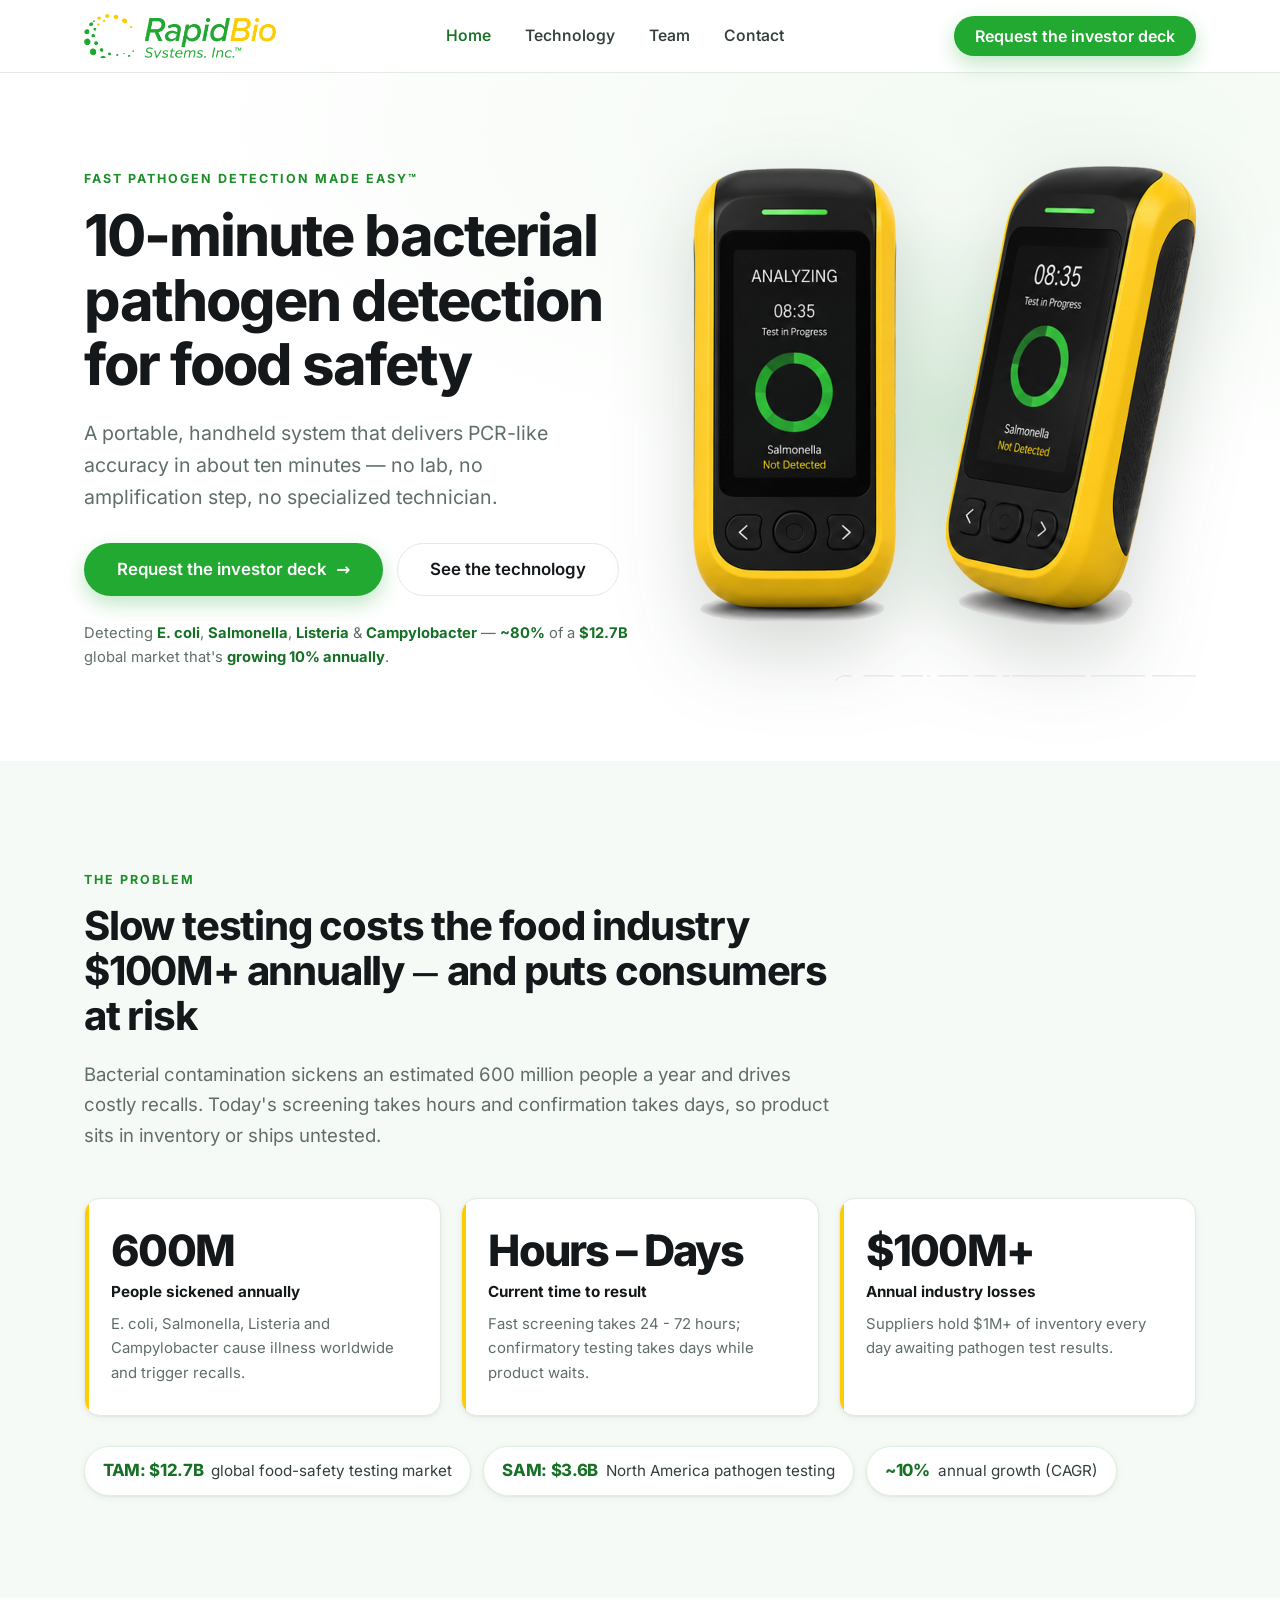
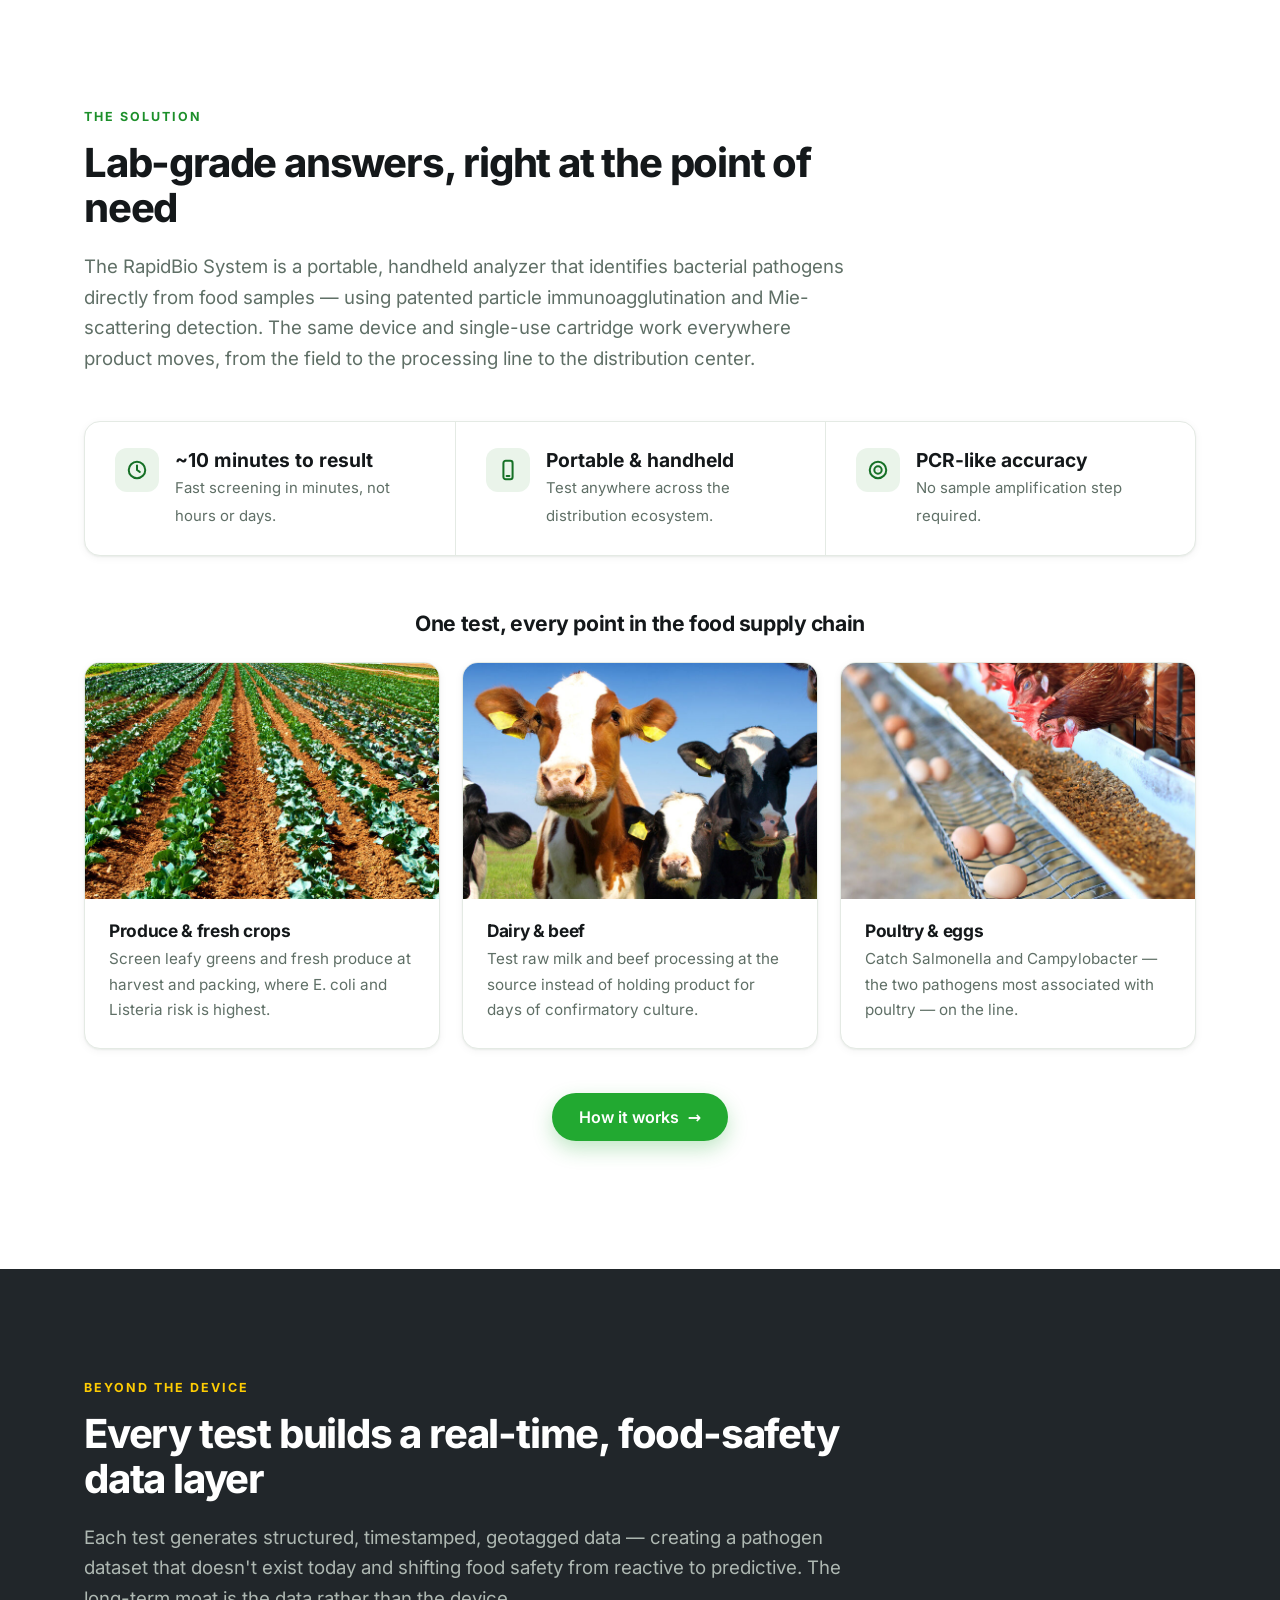
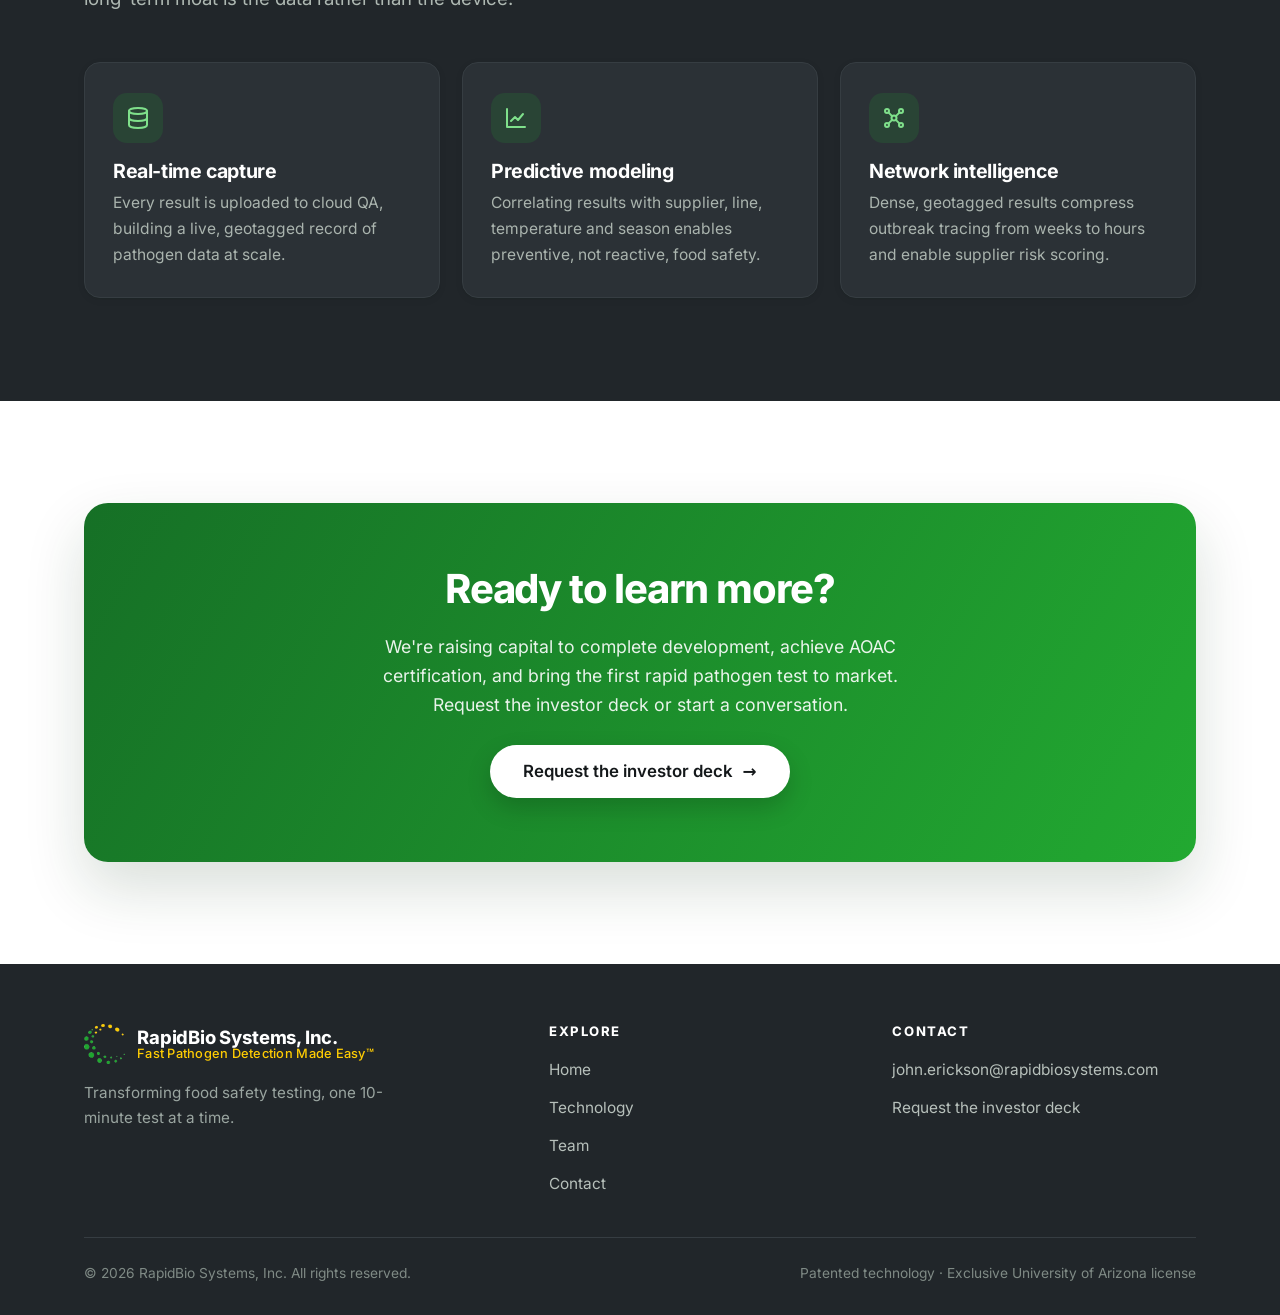
==== commit 6d79c724: "update copy, line edits, image edits" ====
--- a/index.html
+++ b/index.html
@@ -23,11 +23,11 @@
           <li><a href="technology.html">Technology</a></li>
           <li><a href="team.html">Team</a></li>
           <li><a href="contact.html">Contact</a></li>
-          <li><a class="btn btn--primary" href="contact.html">Request the deck</a></li>
+          <li><a class="btn btn--primary" href="contact.html">Request the investor deck</a></li>
         </ul>
       </nav>
       <div class="nav__cta">
-        <a class="btn btn--primary" href="contact.html">Request the deck</a>
+        <a class="btn btn--primary" href="contact.html">Request the investor deck</a>
         <button class="nav__toggle" aria-label="Open menu" aria-expanded="false" aria-controls="nav-links"><span></span></button>
       </div>
     </div>
@@ -42,7 +42,7 @@
           <h1>10-minute bacterial pathogen detection for food safety</h1>
           <p class="hero__sub">A portable, handheld system that delivers PCR-like accuracy in about ten minutes — no lab, no amplification step, no specialized technician.</p>
           <div class="hero__actions">
-            <a class="btn btn--primary btn--lg" href="contact.html">Request the deck <span class="arrow" aria-hidden="true">→</span></a>
+            <a class="btn btn--primary btn--lg" href="contact.html">Request the investor deck <span class="arrow" aria-hidden="true">→</span></a>
             <a class="btn btn--ghost btn--lg" href="technology.html">See the technology</a>
           </div>
           <p class="hero__trust">Detecting <b>E.&nbsp;coli</b>, <b>Salmonella</b>, <b>Listeria</b> &amp; <b>Campylobacter</b> — <b>~80%</b> of a <b>$12.7B</b> global market that's <b>growing 10% annually</b>.</p>
@@ -58,7 +58,7 @@
       <div class="container">
         <div class="section-head">
           <span class="eyebrow">The problem</span>
-          <h2>Slow testing costs the food industry $100M+ annually - and puts consumers at risk</h2>
+          <h2>Slow testing costs the food industry $100M+ annually <span class="mdash">—</span> and puts consumers at risk</h2>
           <p class="lead">Bacterial contamination sickens an estimated 600&nbsp;million people a year and drives costly recalls. Today's screening takes hours and confirmation takes days, so product sits in inventory or ships untested.</p>
         </div>
 
@@ -71,7 +71,7 @@
           <div class="stat stat--gold">
             <div class="stat__num">Hours &ndash; Days</div>
             <div class="stat__label">Current time to result</div>
-            <p class="stat__desc">Fast screening takes hours; confirmatory testing takes days while product waits.</p>
+            <p class="stat__desc">Fast screening takes 24 - 72 hours; confirmatory testing takes days while product waits.</p>
           </div>
           <div class="stat stat--gold">
             <div class="stat__num">$100M+</div>
@@ -91,7 +91,7 @@
     <!-- ===== SOLUTION + WHERE IT'S USED ===== -->
     <section class="section" id="solution">
       <div class="container">
-        <div class="section-head center">
+        <div class="section-head">
           <span class="eyebrow">The solution</span>
           <h2>Lab-grade answers, right at the point of need</h2>
           <p class="lead">The RapidBio System is a portable, handheld analyzer that identifies bacterial pathogens directly from food samples — using patented particle immunoagglutination and Mie-scattering detection. The same device and single-use cartridge work everywhere product moves, from the field to the processing line to the distribution center.</p>
@@ -154,7 +154,7 @@
       <div class="container">
         <div class="section-head">
           <span class="eyebrow">Beyond the device</span>
-          <h2>Every test builds a real-time food-safety data layer</h2>
+          <h2>Every test builds a real-time, food-safety data layer</h2>
           <p class="lead" style="color:#aeb8b2">Each test generates structured, timestamped, geotagged data — creating a pathogen dataset that doesn't exist today and shifting food safety from reactive to predictive. The long-term moat is the data rather than the device.</p>
         </div>
         <div class="grid-3">
@@ -188,8 +188,8 @@
       <div class="container">
         <div class="cta-band">
           <h2>Ready to learn more?</h2>
-          <p>We're raising to complete development, achieve AOAC certification, and bring the first rapid pathogen test to market. Request the deck or start a conversation.</p>
-          <a class="btn btn--onDark btn--lg" href="contact.html">Request the deck <span class="arrow" aria-hidden="true">→</span></a>
+          <p>We're raising capital to complete development, achieve AOAC certification, and bring the first rapid pathogen test to market. Request the investor deck or start a conversation.</p>
+          <a class="btn btn--onDark btn--lg" href="contact.html">Request the investor deck <span class="arrow" aria-hidden="true">→</span></a>
         </div>
       </div>
     </section>
@@ -219,7 +219,7 @@
           <h4>Contact</h4>
           <ul>
             <li><a href="mailto:john.erickson@rapidbiosystems.com">john.erickson@rapidbiosystems.com</a></li>
-            <li><a href="contact.html">Request the deck</a></li>
+            <li><a href="contact.html">Request the investor deck</a></li>
           </ul>
         </div>
       </div>
--- a/css/styles.css
+++ b/css/styles.css
@@ -70,6 +70,10 @@
 h3 { font-size: 1.22rem; letter-spacing: -.02em; font-weight: 700; }
 p { margin: 0 0 1rem; }
 strong { color: var(--ink); font-weight: 650; }
+/* Em dashes in headings: display sizes and tight tracking make a full-width
+   dash read much heavier than the same dash in body copy. Scale heading
+   dashes back so every em dash on the site looks the same weight. */
+.mdash { font-size: .62em; vertical-align: .12em; margin-inline: .04em; letter-spacing: 0; }
 
 /* ---------- layout ---------- */
 .container { width: 100%; max-width: var(--container); margin-inline: auto; padding-inline: 24px; }
@@ -192,9 +196,10 @@
 }
 .split__media img { margin-inline: auto; }
 
-/* full-width technology diagram */
-.diagram-panel { background: #fff; border: 1px solid var(--line); border-radius: var(--r-lg); padding: clamp(18px, 3.5vw, 44px); box-shadow: var(--shadow); overflow-x: auto; }
-.diagram-panel img { display: block; width: 100%; min-width: 560px; max-width: 1080px; margin-inline: auto; }
+/* full-width technology diagram — bleeds past the text container so the
+   diagram itself can render larger than a normal content-width figure */
+.diagram-panel { background: #fff; border: 1px solid var(--line); border-radius: var(--r-lg); padding: clamp(16px, 2.6vw, 32px); box-shadow: var(--shadow); overflow-x: auto; margin-inline: calc(-1 * min(3vw, 90px)); }
+.diagram-panel img { display: block; width: 100%; min-width: 560px; max-width: 1320px; margin-inline: auto; }
 .diagram-hint { display: none; text-align: center; font-size: .82rem; color: var(--muted); margin: 12px 0 0; }
 
 .claims { list-style: none; margin: 24px 0 0; padding: 0; display: grid; gap: 18px; }
@@ -247,7 +252,7 @@
 .spec-bar__item { display: grid; grid-template-columns: 44px 1fr; gap: 16px; align-items: start; padding: 26px 30px; }
 .spec-bar__item + .spec-bar__item { border-left: 1px solid var(--line); }
 .spec-bar__icon { width: 44px; height: 44px; border-radius: 12px; background: var(--mint); color: var(--green-700); display: grid; place-items: center; }
-.spec-bar b { display: block; color: var(--ink); font-size: 1.04rem; line-height: 1.35; }
+.spec-bar b { display: block; color: var(--ink); font-size: 1.2rem; line-height: 1.3; }
 .spec-bar .d { color: var(--muted); font-size: .93rem; line-height: 1.5; }
 
 /* ---------- use-case photo cards ---------- */
@@ -269,7 +274,7 @@
   padding: 14px; box-shadow: var(--shadow); overflow: hidden;
 }
 .photo-panel img { width: 100%; border-radius: var(--r-sm); }
-.photo-panel--center { max-width: 720px; margin: 0 auto 36px; }
+.photo-panel--center { max-width: 560px; margin: 36px auto 0; }
 
 /* ---------- comparison ---------- */
 .compare { display: grid; gap: 12px; margin-top: 8px; }
@@ -308,6 +313,7 @@
 .advisory { margin-top: 44px; padding: 28px 30px; background: var(--paper-2); border: 1px solid var(--line); border-radius: var(--r); }
 .advisory h3 { font-size: 1.05rem; margin-bottom: 10px; }
 .advisory p { margin: 0; color: var(--muted); }
+.advisory p b { color: var(--green-700); font-weight: 700; }
 
 /* ---------- partners / logos ---------- */
 .partners { margin-top: 8px; }
@@ -376,6 +382,7 @@
   .hero__media img { max-height: 320px; }
   .nav__brand img { height: 38px; }
   .diagram-hint { display: block; }
+  .diagram-panel { margin-inline: 0; }
   .split { grid-template-columns: 1fr; }
   .split--media-right .split__media { order: -1; }
   .stats { grid-template-columns: 1fr; }
@@ -416,6 +423,12 @@
   .hero__actions .btn { flex: 1 1 auto; justify-content: center; }
 }
 
+/* very narrow phones: keep the long CTA label inside the viewport */
+@media (max-width: 360px) {
+  .btn { white-space: normal; text-align: center; }
+  .btn--lg { padding: 15px 20px; font-size: 1rem; }
+}
+
 @media (prefers-reduced-motion: reduce) {
   * { animation: none !important; transition: none !important; scroll-behavior: auto !important; }
 }
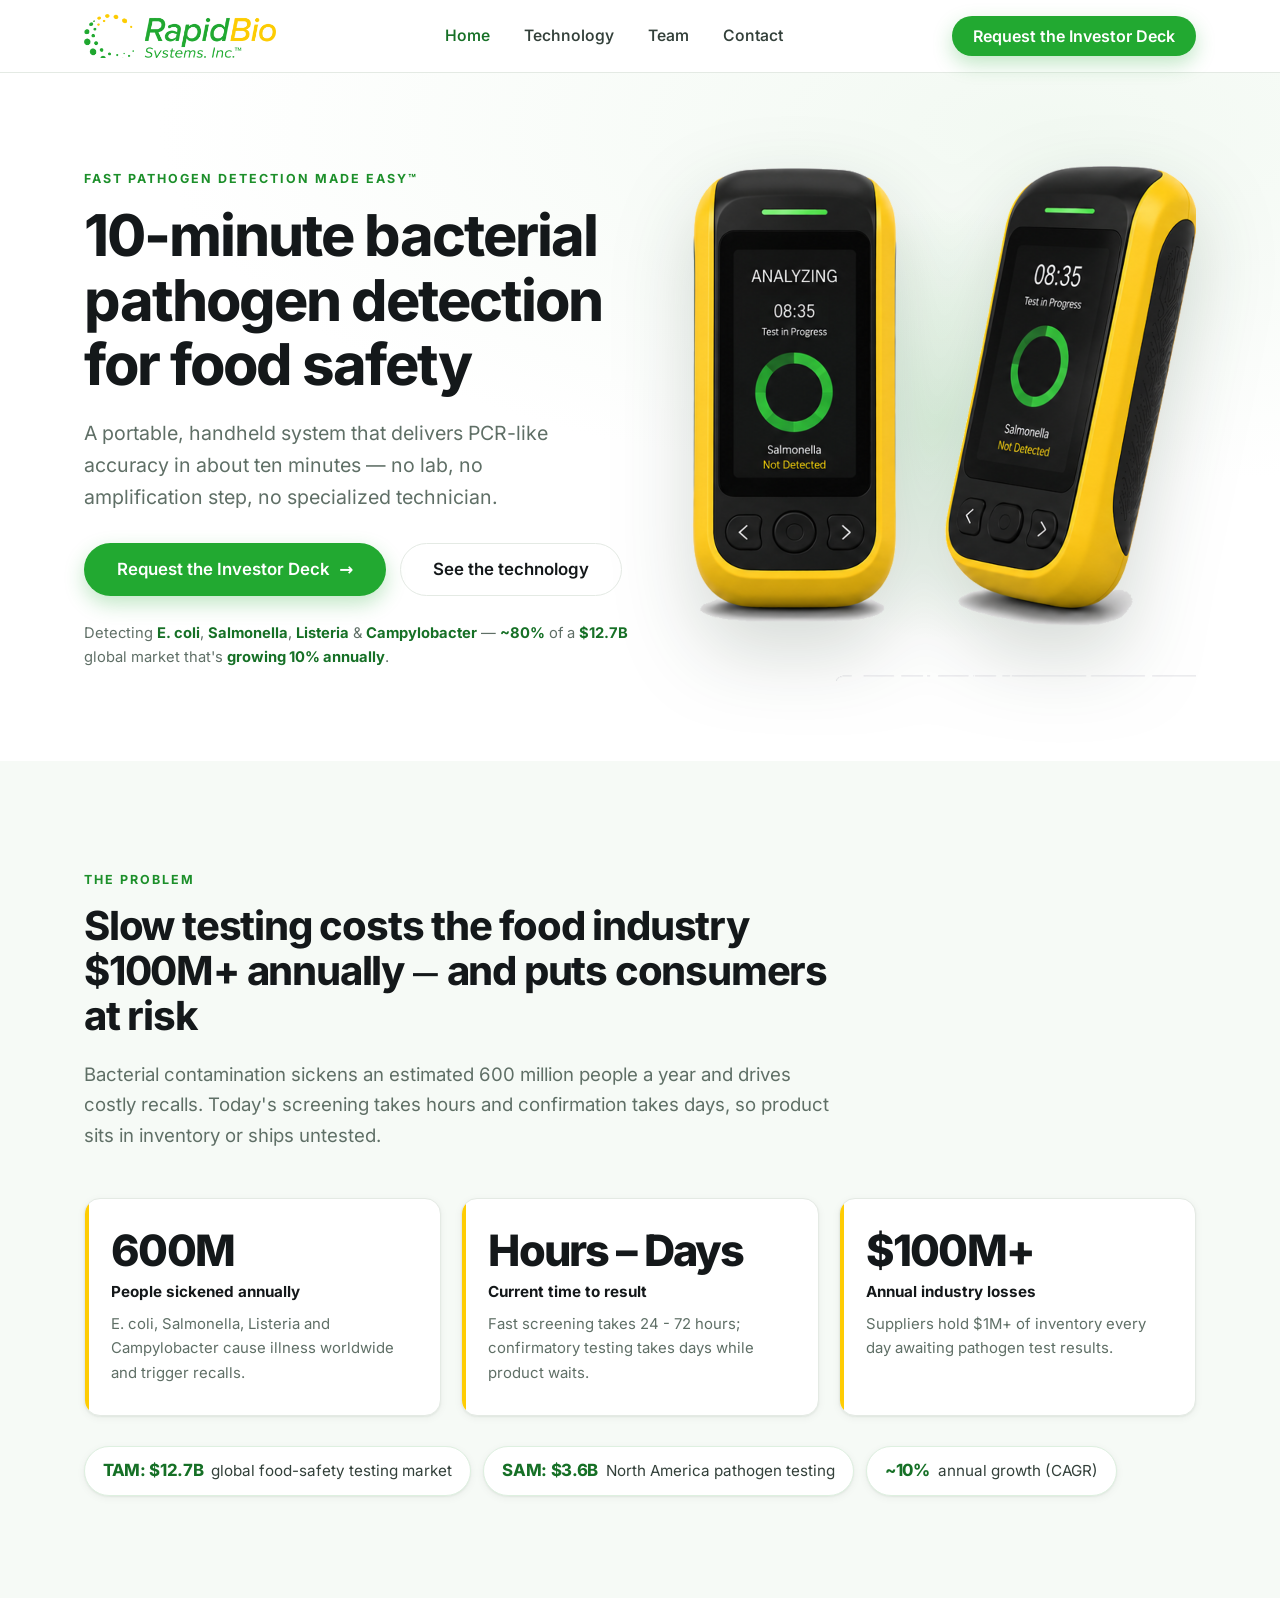
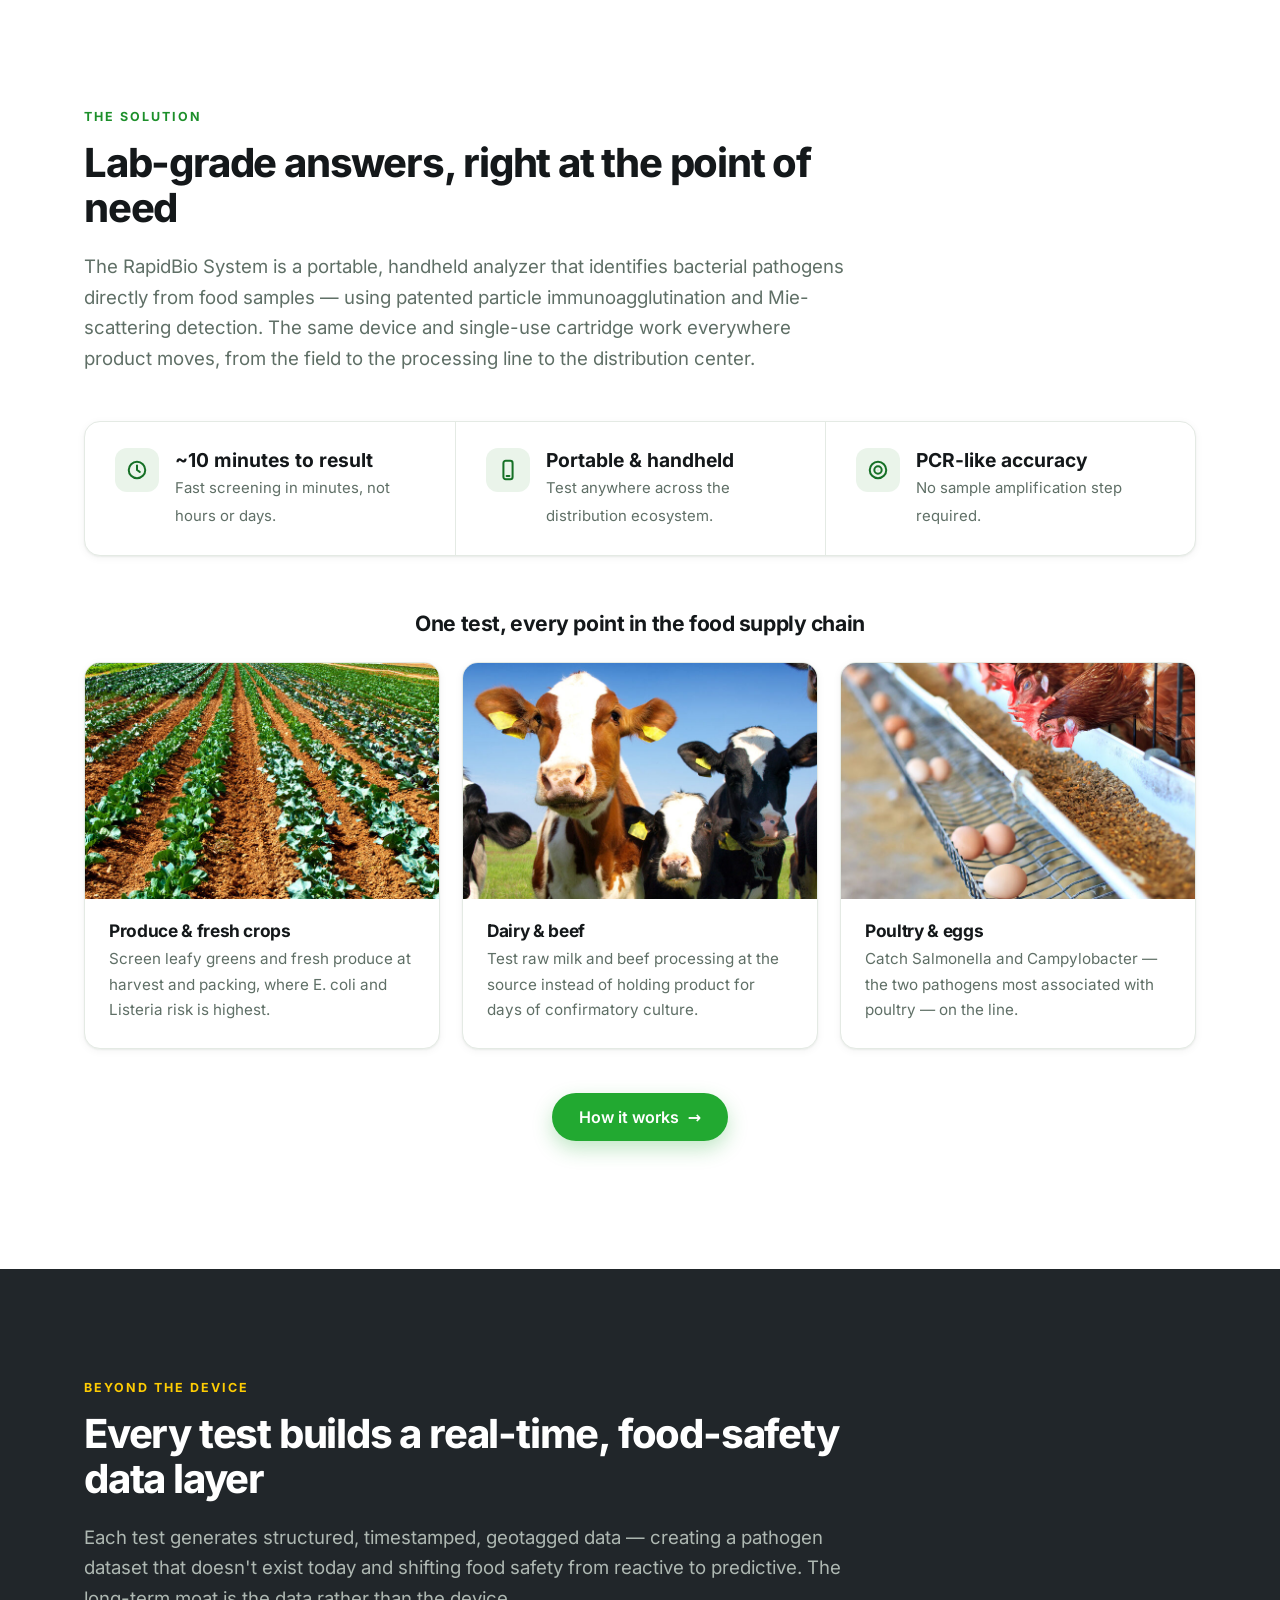
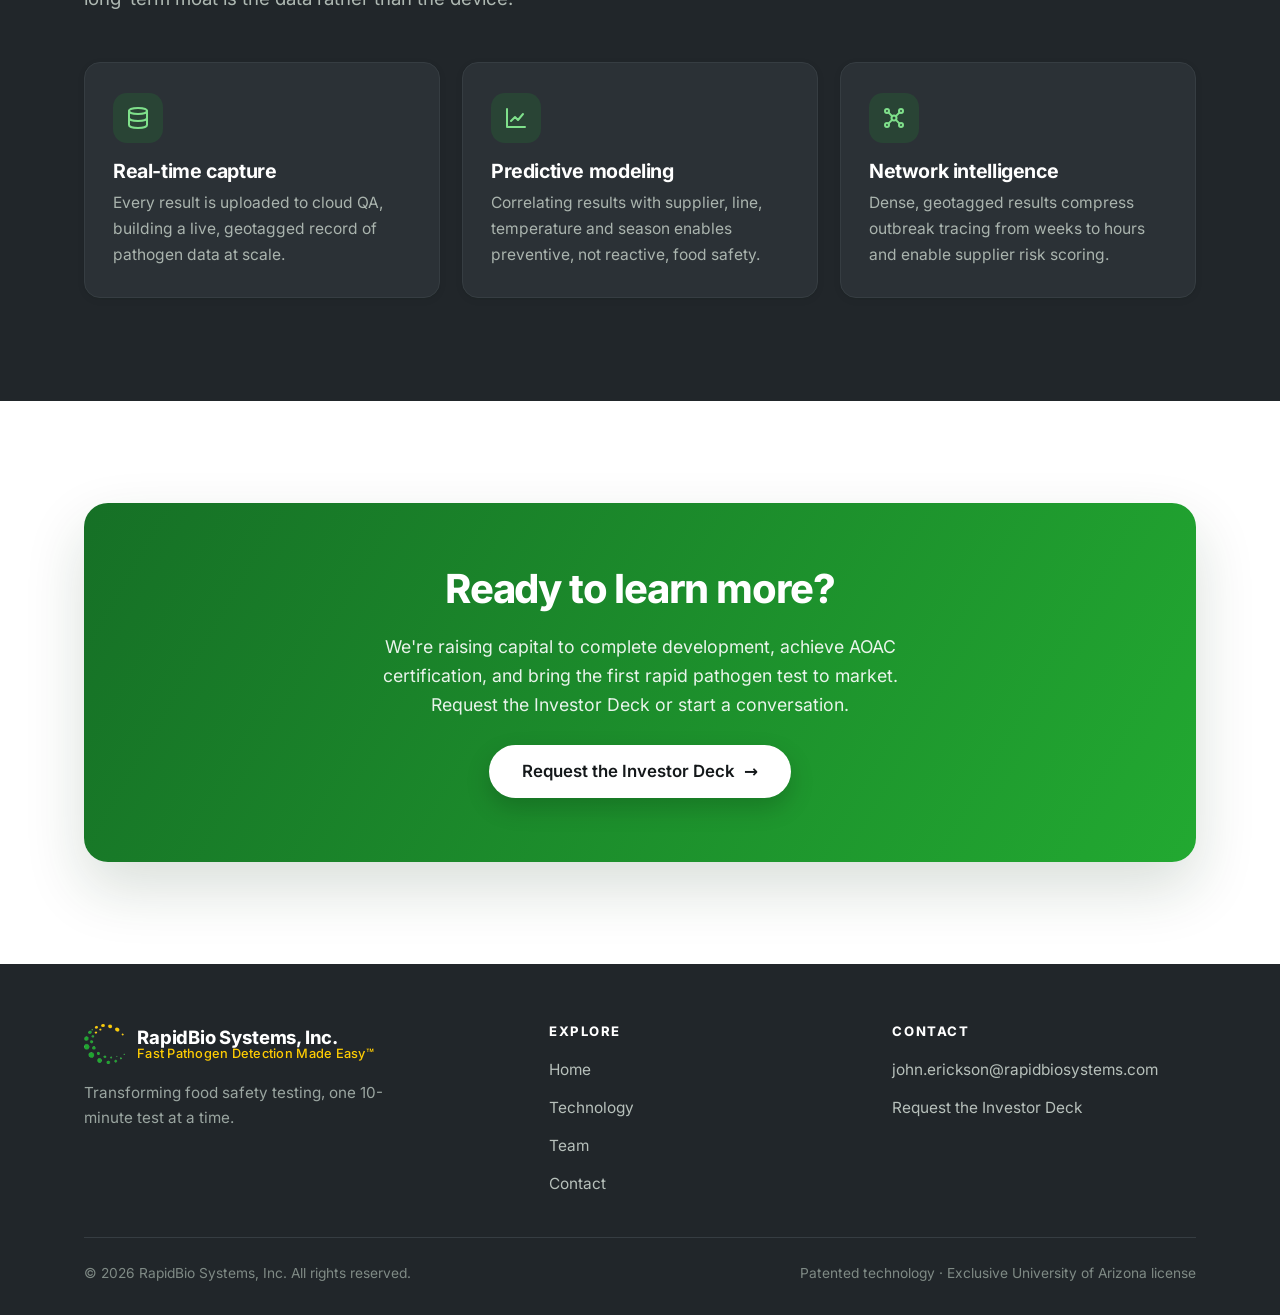
==== commit 3fdb72b2: "capitalize deck names" ====
--- a/index.html
+++ b/index.html
@@ -23,11 +23,11 @@
           <li><a href="technology.html">Technology</a></li>
           <li><a href="team.html">Team</a></li>
           <li><a href="contact.html">Contact</a></li>
-          <li><a class="btn btn--primary" href="contact.html">Request the investor deck</a></li>
+          <li><a class="btn btn--primary" href="contact.html">Request the Investor Deck</a></li>
         </ul>
       </nav>
       <div class="nav__cta">
-        <a class="btn btn--primary" href="contact.html">Request the investor deck</a>
+        <a class="btn btn--primary" href="contact.html">Request the Investor Deck</a>
         <button class="nav__toggle" aria-label="Open menu" aria-expanded="false" aria-controls="nav-links"><span></span></button>
       </div>
     </div>
@@ -42,7 +42,7 @@
           <h1>10-minute bacterial pathogen detection for food safety</h1>
           <p class="hero__sub">A portable, handheld system that delivers PCR-like accuracy in about ten minutes — no lab, no amplification step, no specialized technician.</p>
           <div class="hero__actions">
-            <a class="btn btn--primary btn--lg" href="contact.html">Request the investor deck <span class="arrow" aria-hidden="true">→</span></a>
+            <a class="btn btn--primary btn--lg" href="contact.html">Request the Investor Deck <span class="arrow" aria-hidden="true">→</span></a>
             <a class="btn btn--ghost btn--lg" href="technology.html">See the technology</a>
           </div>
           <p class="hero__trust">Detecting <b>E.&nbsp;coli</b>, <b>Salmonella</b>, <b>Listeria</b> &amp; <b>Campylobacter</b> — <b>~80%</b> of a <b>$12.7B</b> global market that's <b>growing 10% annually</b>.</p>
@@ -188,8 +188,8 @@
       <div class="container">
         <div class="cta-band">
           <h2>Ready to learn more?</h2>
-          <p>We're raising capital to complete development, achieve AOAC certification, and bring the first rapid pathogen test to market. Request the investor deck or start a conversation.</p>
-          <a class="btn btn--onDark btn--lg" href="contact.html">Request the investor deck <span class="arrow" aria-hidden="true">→</span></a>
+          <p>We're raising capital to complete development, achieve AOAC certification, and bring the first rapid pathogen test to market. Request the Investor Deck or start a conversation.</p>
+          <a class="btn btn--onDark btn--lg" href="contact.html">Request the Investor Deck <span class="arrow" aria-hidden="true">→</span></a>
         </div>
       </div>
     </section>
@@ -219,7 +219,7 @@
           <h4>Contact</h4>
           <ul>
             <li><a href="mailto:john.erickson@rapidbiosystems.com">john.erickson@rapidbiosystems.com</a></li>
-            <li><a href="contact.html">Request the investor deck</a></li>
+            <li><a href="contact.html">Request the Investor Deck</a></li>
           </ul>
         </div>
       </div>
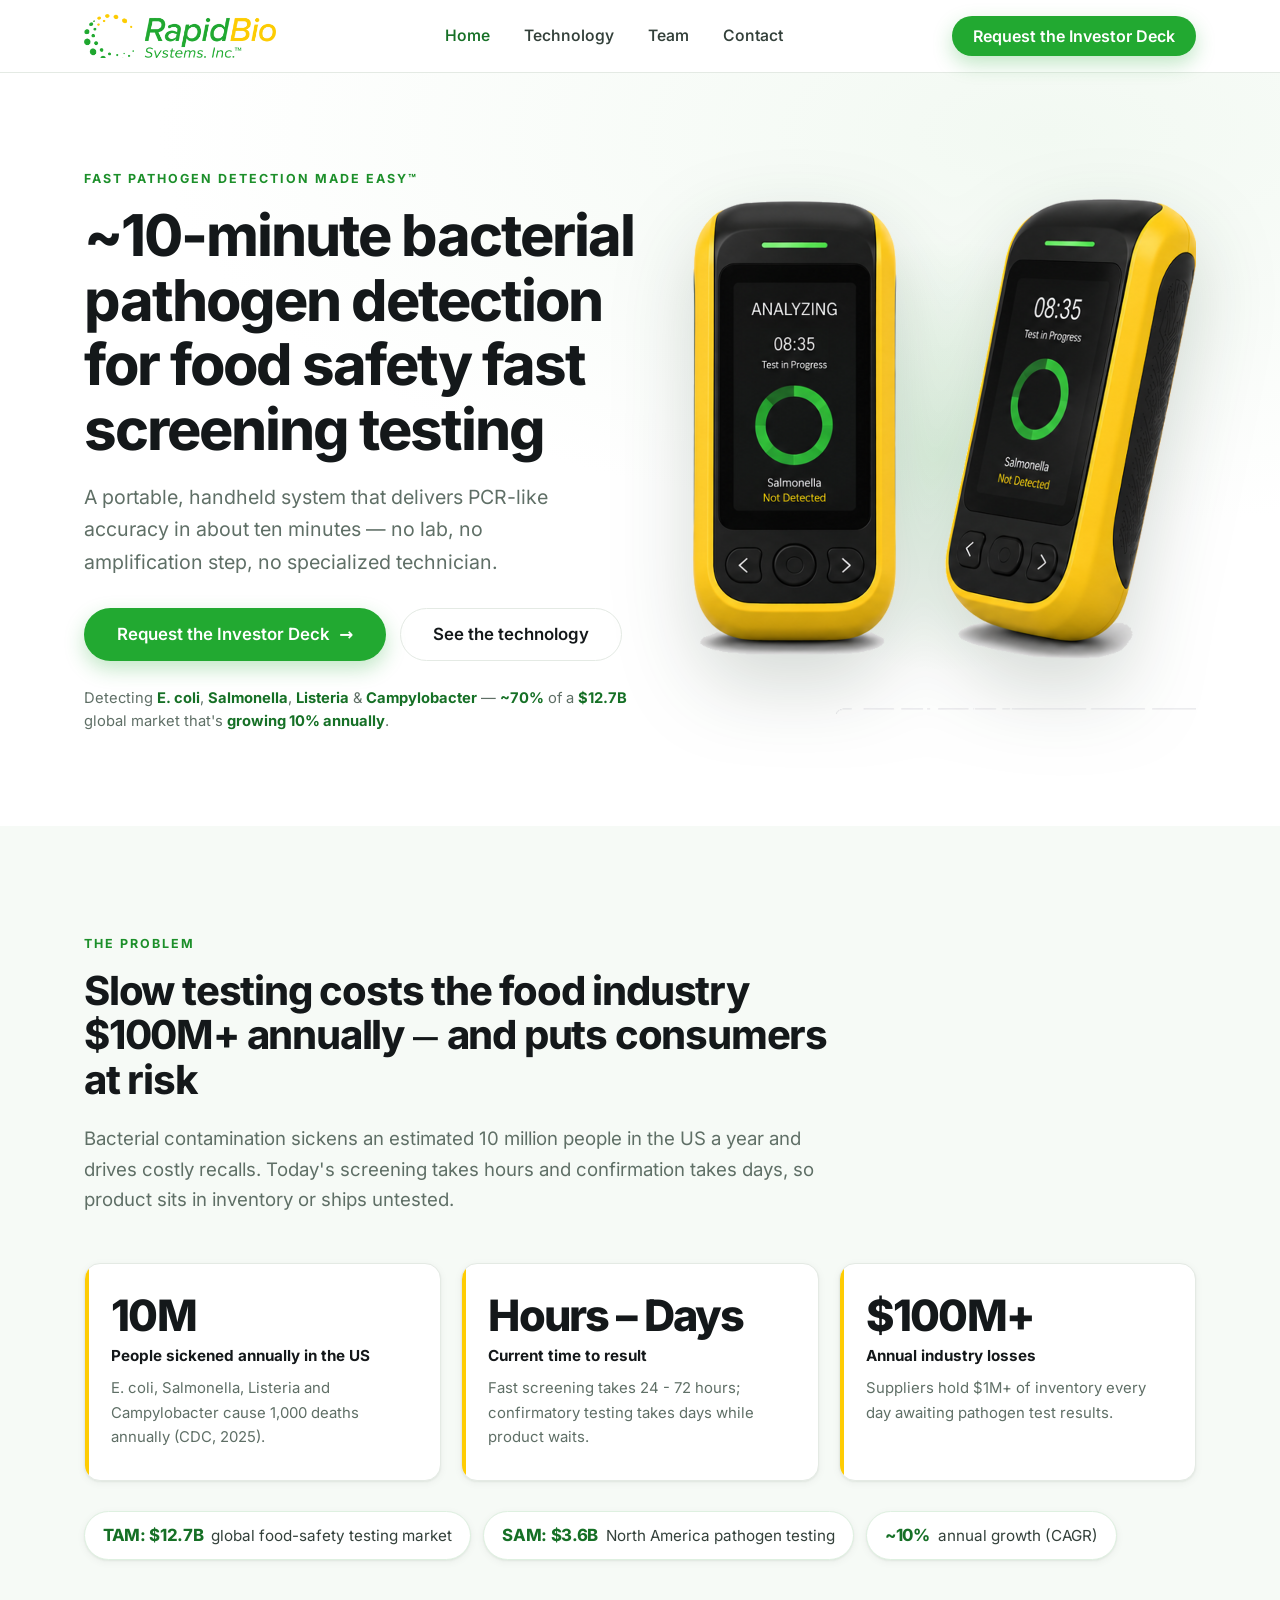
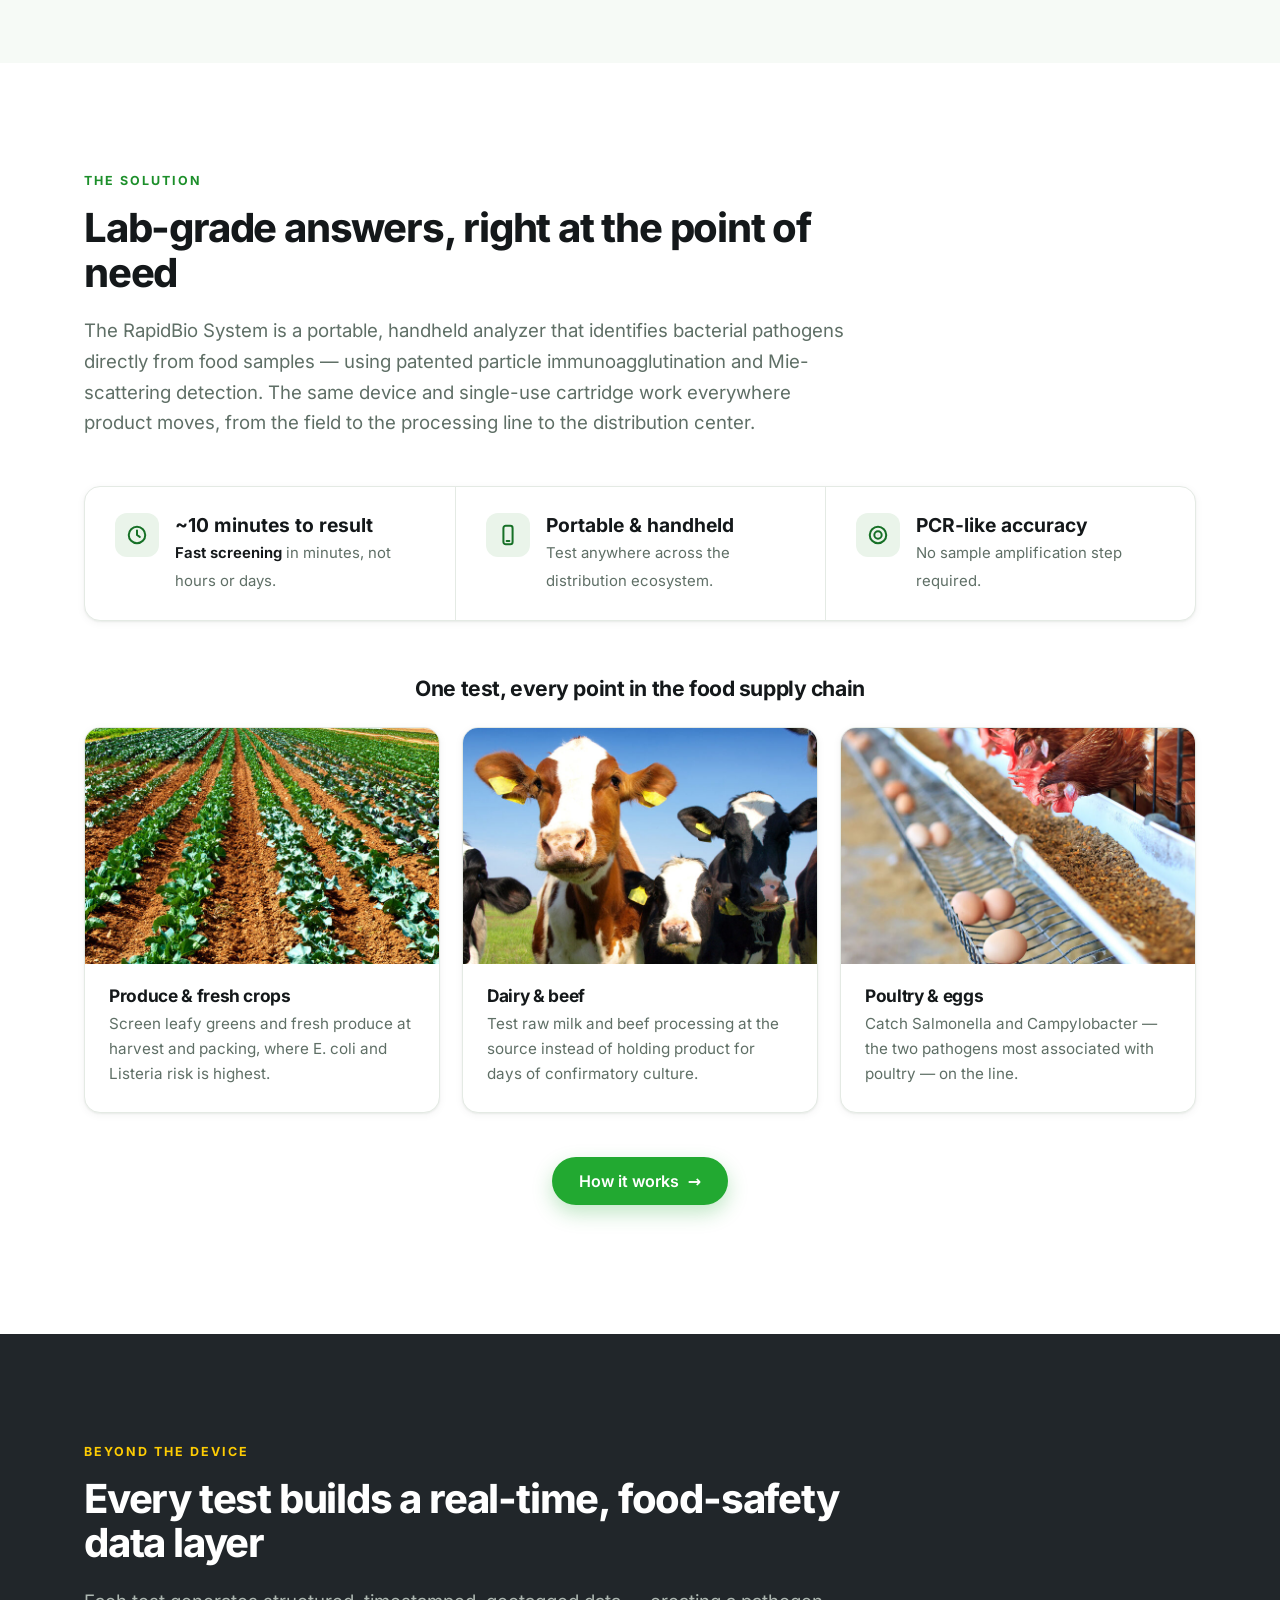
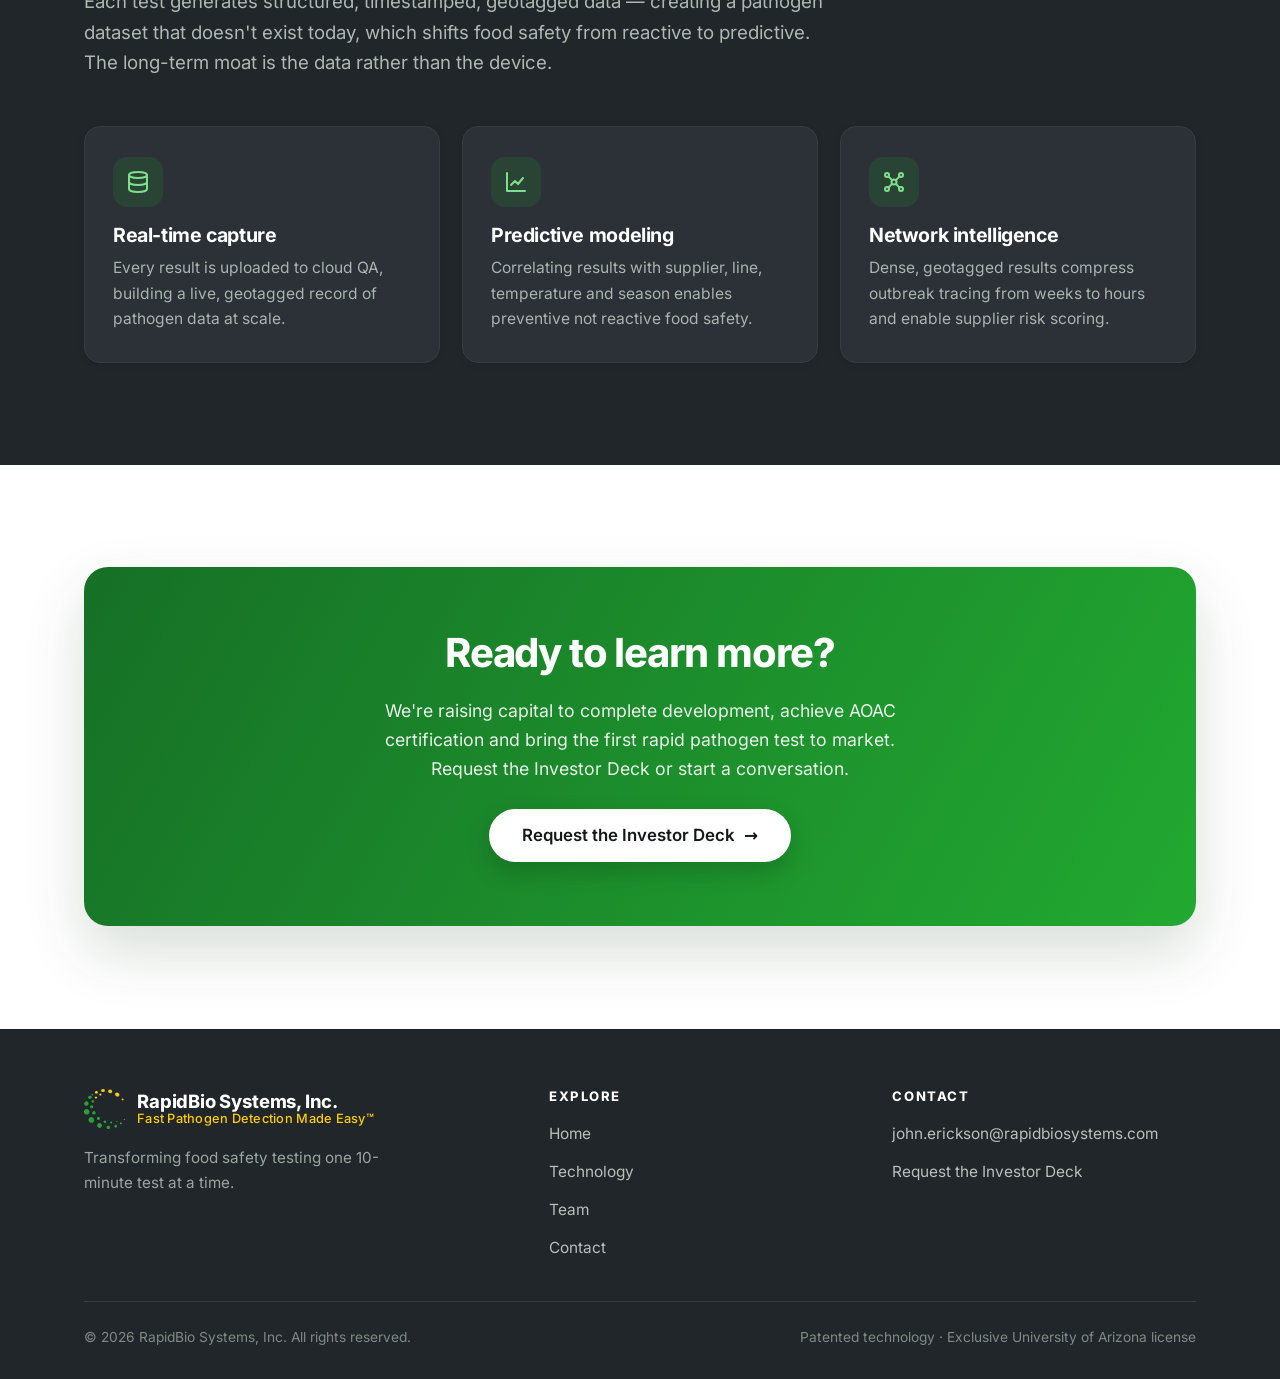
==== commit de08cf1e: "Update copy, imagery, and layout across site; expand team section - Rework hero, stats, and CTA copy" ====
--- a/index.html
+++ b/index.html
@@ -39,13 +39,13 @@
       <div class="container hero__grid">
         <div class="hero__copy">
           <span class="eyebrow">Fast Pathogen Detection Made Easy™</span>
-          <h1>10-minute bacterial pathogen detection for food safety</h1>
+          <h1>~10-minute bacterial pathogen detection for food safety fast screening testing</h1>
           <p class="hero__sub">A portable, handheld system that delivers PCR-like accuracy in about ten minutes — no lab, no amplification step, no specialized technician.</p>
           <div class="hero__actions">
             <a class="btn btn--primary btn--lg" href="contact.html">Request the Investor Deck <span class="arrow" aria-hidden="true">→</span></a>
             <a class="btn btn--ghost btn--lg" href="technology.html">See the technology</a>
           </div>
-          <p class="hero__trust">Detecting <b>E.&nbsp;coli</b>, <b>Salmonella</b>, <b>Listeria</b> &amp; <b>Campylobacter</b> — <b>~80%</b> of a <b>$12.7B</b> global market that's <b>growing 10% annually</b>.</p>
+          <p class="hero__trust">Detecting <b>E.&nbsp;coli</b>, <b>Salmonella</b>, <b>Listeria</b> &amp; <b>Campylobacter</b> — <b>~70%</b> of a <b>$12.7B</b> global market that's <b>growing 10% annually</b>.</p>
         </div>
         <div class="hero__media">
           <img src="assets/product-hero.png" alt="Two RapidBio handheld pathogen detection devices showing test results on screen" width="1000" />
@@ -59,14 +59,14 @@
         <div class="section-head">
           <span class="eyebrow">The problem</span>
           <h2>Slow testing costs the food industry $100M+ annually <span class="mdash">—</span> and puts consumers at risk</h2>
-          <p class="lead">Bacterial contamination sickens an estimated 600&nbsp;million people a year and drives costly recalls. Today's screening takes hours and confirmation takes days, so product sits in inventory or ships untested.</p>
+          <p class="lead">Bacterial contamination sickens an estimated 10&nbsp;million people in the US a year and drives costly recalls. Today's screening takes hours and confirmation takes days, so product sits in inventory or ships untested.</p>
         </div>
 
         <div class="stats">
           <div class="stat stat--gold">
-            <div class="stat__num">600M</div>
-            <div class="stat__label">People sickened annually</div>
-            <p class="stat__desc">E.&nbsp;coli, Salmonella, Listeria and Campylobacter cause illness worldwide and trigger recalls.</p>
+            <div class="stat__num">10M</div>
+            <div class="stat__label">People sickened annually in the US</div>
+            <p class="stat__desc">E.&nbsp;coli, Salmonella, Listeria and Campylobacter cause 1,000 deaths annually (CDC, 2025).</p>
           </div>
           <div class="stat stat--gold">
             <div class="stat__num">Hours &ndash; Days</div>
@@ -102,7 +102,7 @@
             <span class="spec-bar__icon" aria-hidden="true">
               <svg width="22" height="22" viewBox="0 0 24 24" fill="none" stroke="currentColor" stroke-width="2.2" stroke-linecap="round" stroke-linejoin="round"><circle cx="12" cy="12" r="9"/><path d="M12 7v5l3 2"/></svg>
             </span>
-            <span><b>~10 minutes to result</b><span class="d">Fast screening in minutes, not hours or days.</span></span>
+            <span><b>~10 minutes to result</b><span class="d"><strong>Fast screening</strong> in minutes, not hours or days.</span></span>
           </div>
           <div class="spec-bar__item">
             <span class="spec-bar__icon" aria-hidden="true">
@@ -155,7 +155,7 @@
         <div class="section-head">
           <span class="eyebrow">Beyond the device</span>
           <h2>Every test builds a real-time, food-safety data layer</h2>
-          <p class="lead" style="color:#aeb8b2">Each test generates structured, timestamped, geotagged data — creating a pathogen dataset that doesn't exist today and shifting food safety from reactive to predictive. The long-term moat is the data rather than the device.</p>
+          <p class="lead" style="color:#aeb8b2">Each test generates structured, timestamped, geotagged data — creating a pathogen dataset that doesn't exist today, which shifts food safety from reactive to predictive. The long-term moat is the data rather than the device.</p>
         </div>
         <div class="grid-3">
           <div class="card">
@@ -170,7 +170,7 @@
               <svg width="24" height="24" viewBox="0 0 24 24" fill="none" stroke="currentColor" stroke-width="2" stroke-linecap="round" stroke-linejoin="round"><path d="M3 3v18h18"/><path d="M7 15l4-4 3 3 5-6"/></svg>
             </div>
             <h3>Predictive modeling</h3>
-            <p>Correlating results with supplier, line, temperature and season enables preventive, not reactive, food safety.</p>
+            <p>Correlating results with supplier, line, temperature and season enables preventive not reactive food safety.</p>
           </div>
           <div class="card">
             <div class="icon-badge" aria-hidden="true">
@@ -188,7 +188,7 @@
       <div class="container">
         <div class="cta-band">
           <h2>Ready to learn more?</h2>
-          <p>We're raising capital to complete development, achieve AOAC certification, and bring the first rapid pathogen test to market. Request the Investor Deck or start a conversation.</p>
+          <p>We're raising capital to complete development, achieve AOAC certification and bring the first rapid pathogen test to market. Request the Investor Deck or start a conversation.</p>
           <a class="btn btn--onDark btn--lg" href="contact.html">Request the Investor Deck <span class="arrow" aria-hidden="true">→</span></a>
         </div>
       </div>
@@ -204,7 +204,7 @@
             <img src="assets/logo-mark.png" alt="" />
             <div class="footer__wordmark">RapidBio Systems, Inc.<span>Fast Pathogen Detection Made Easy™</span></div>
           </div>
-          <p class="footer__tag">Transforming food safety testing, one 10-minute test at a time.</p>
+          <p class="footer__tag">Transforming food safety testing one 10-minute test at a time.</p>
         </div>
         <div class="footer__col">
           <h4>Explore</h4>
--- a/css/styles.css
+++ b/css/styles.css
@@ -79,6 +79,9 @@
 .container { width: 100%; max-width: var(--container); margin-inline: auto; padding-inline: 24px; }
 .section { padding: clamp(56px, 8vw, 104px) 0; }
 .section--tint { background: var(--paper-2); }
+.section--tight { padding: clamp(24px, 3vw, 36px) 0; }
+.section--tight-bottom { padding-bottom: clamp(24px, 3vw, 36px); }
+.section--tight-top { padding-top: clamp(24px, 3vw, 36px); }
 .section--mint { background: linear-gradient(180deg, #f2f9f2, var(--mint)); }
 .section--dark { background: var(--charcoal); color: #d7ded9; }
 .section--dark h2, .section--dark h3 { color: #fff; }
@@ -299,7 +302,7 @@
 .compare__note b { color: var(--green-700); }
 
 /* ---------- team ---------- */
-.team-grid { display: grid; grid-template-columns: repeat(3, 1fr); gap: 26px; }
+.team-grid { display: grid; grid-template-columns: repeat(5, 1fr); gap: 26px; }
 .member { text-align: center; }
 .member__photo {
   width: 168px; height: 168px; margin: 0 auto 18px; border-radius: 50%;
@@ -319,8 +322,8 @@
 .partners { margin-top: 8px; }
 .partners__label { text-align: center; font-size: .8rem; letter-spacing: .14em; text-transform: uppercase; color: var(--muted); margin-bottom: 26px; }
 .partners__row { display: flex; flex-wrap: wrap; align-items: center; justify-content: center; gap: clamp(28px, 5vw, 60px); }
-.partners__row img { height: 34px; width: auto; opacity: .55; filter: grayscale(1); transition: opacity .2s, filter .2s; }
-.partners__row img:hover { opacity: .9; filter: grayscale(0); }
+.partners__row img { height: 34px; width: auto; }
+.partners__row img.logo-compact { height: 62px; }
 
 /* ---------- CTA band ---------- */
 .cta-band { background: linear-gradient(120deg, var(--green-700), var(--green)); color: #fff; border-radius: var(--r-lg); padding: clamp(40px, 6vw, 64px); text-align: center; box-shadow: var(--shadow-lg); position: relative; overflow: hidden; }
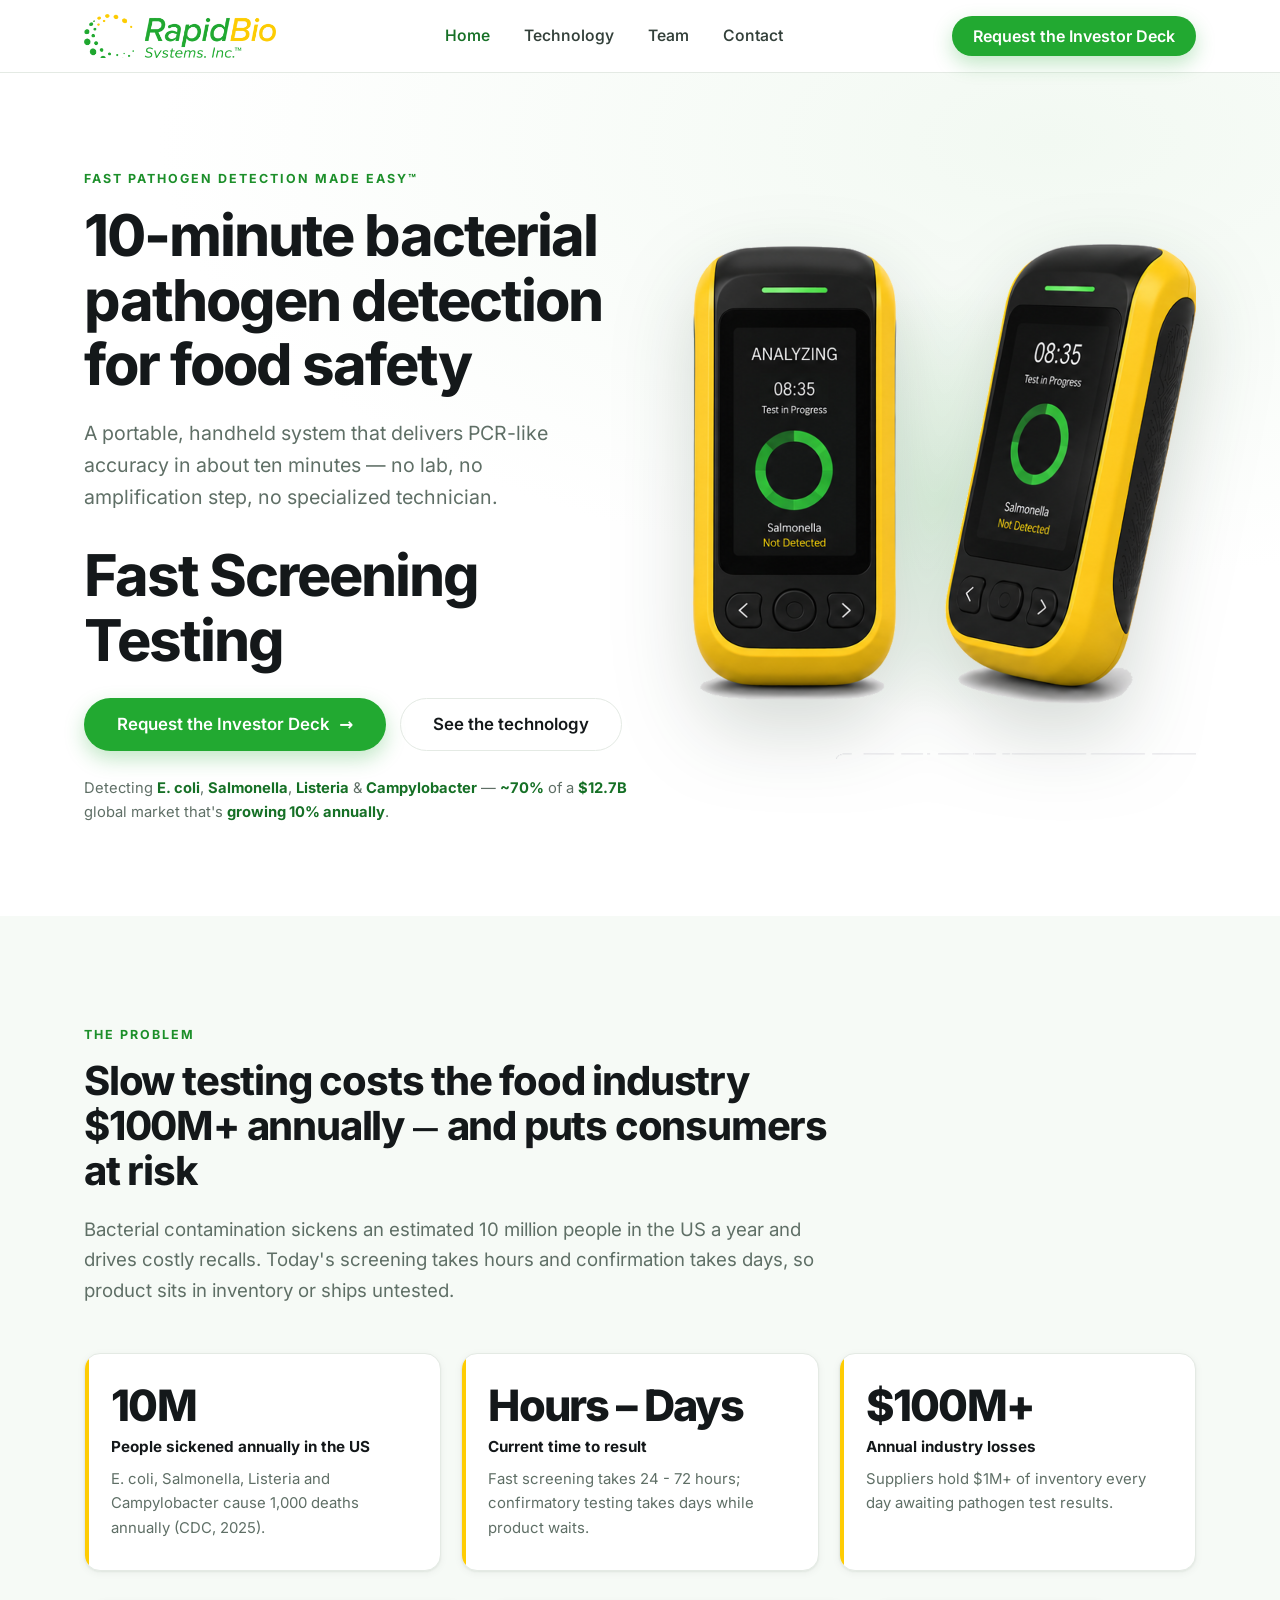
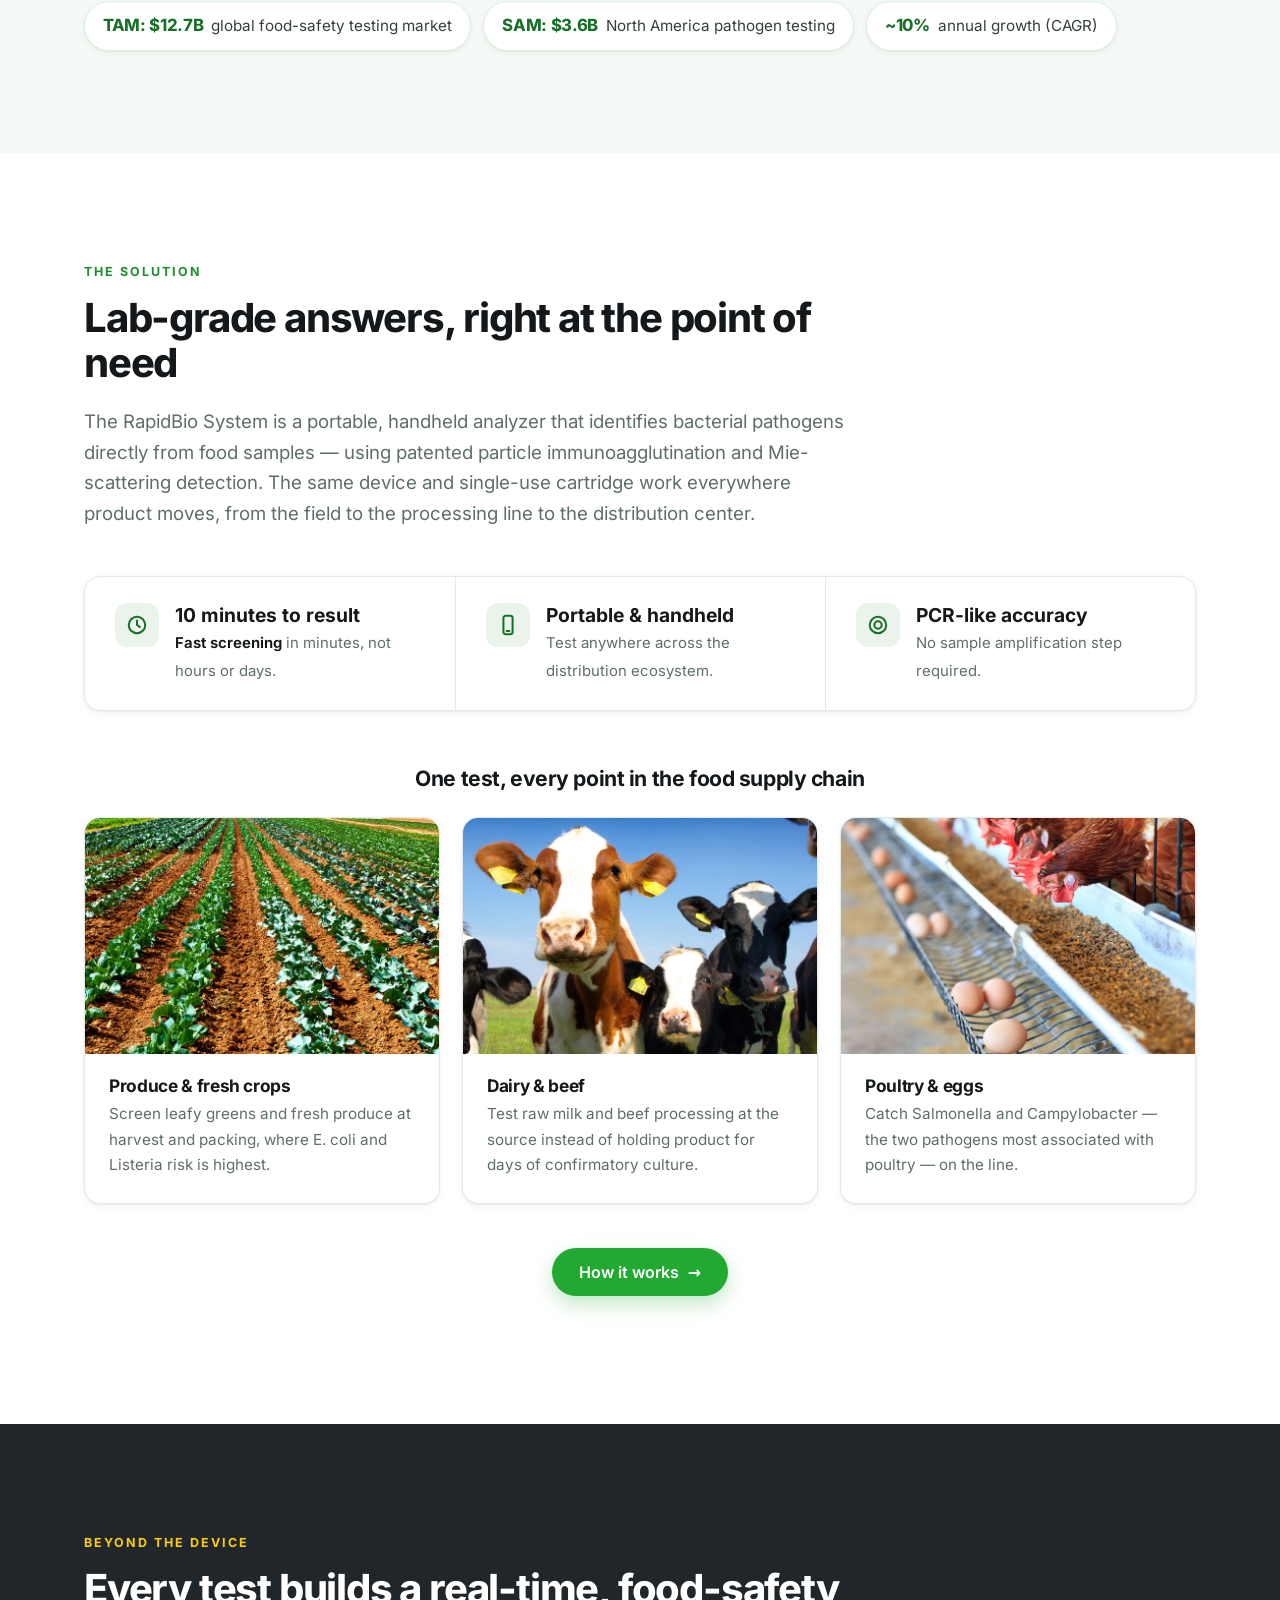
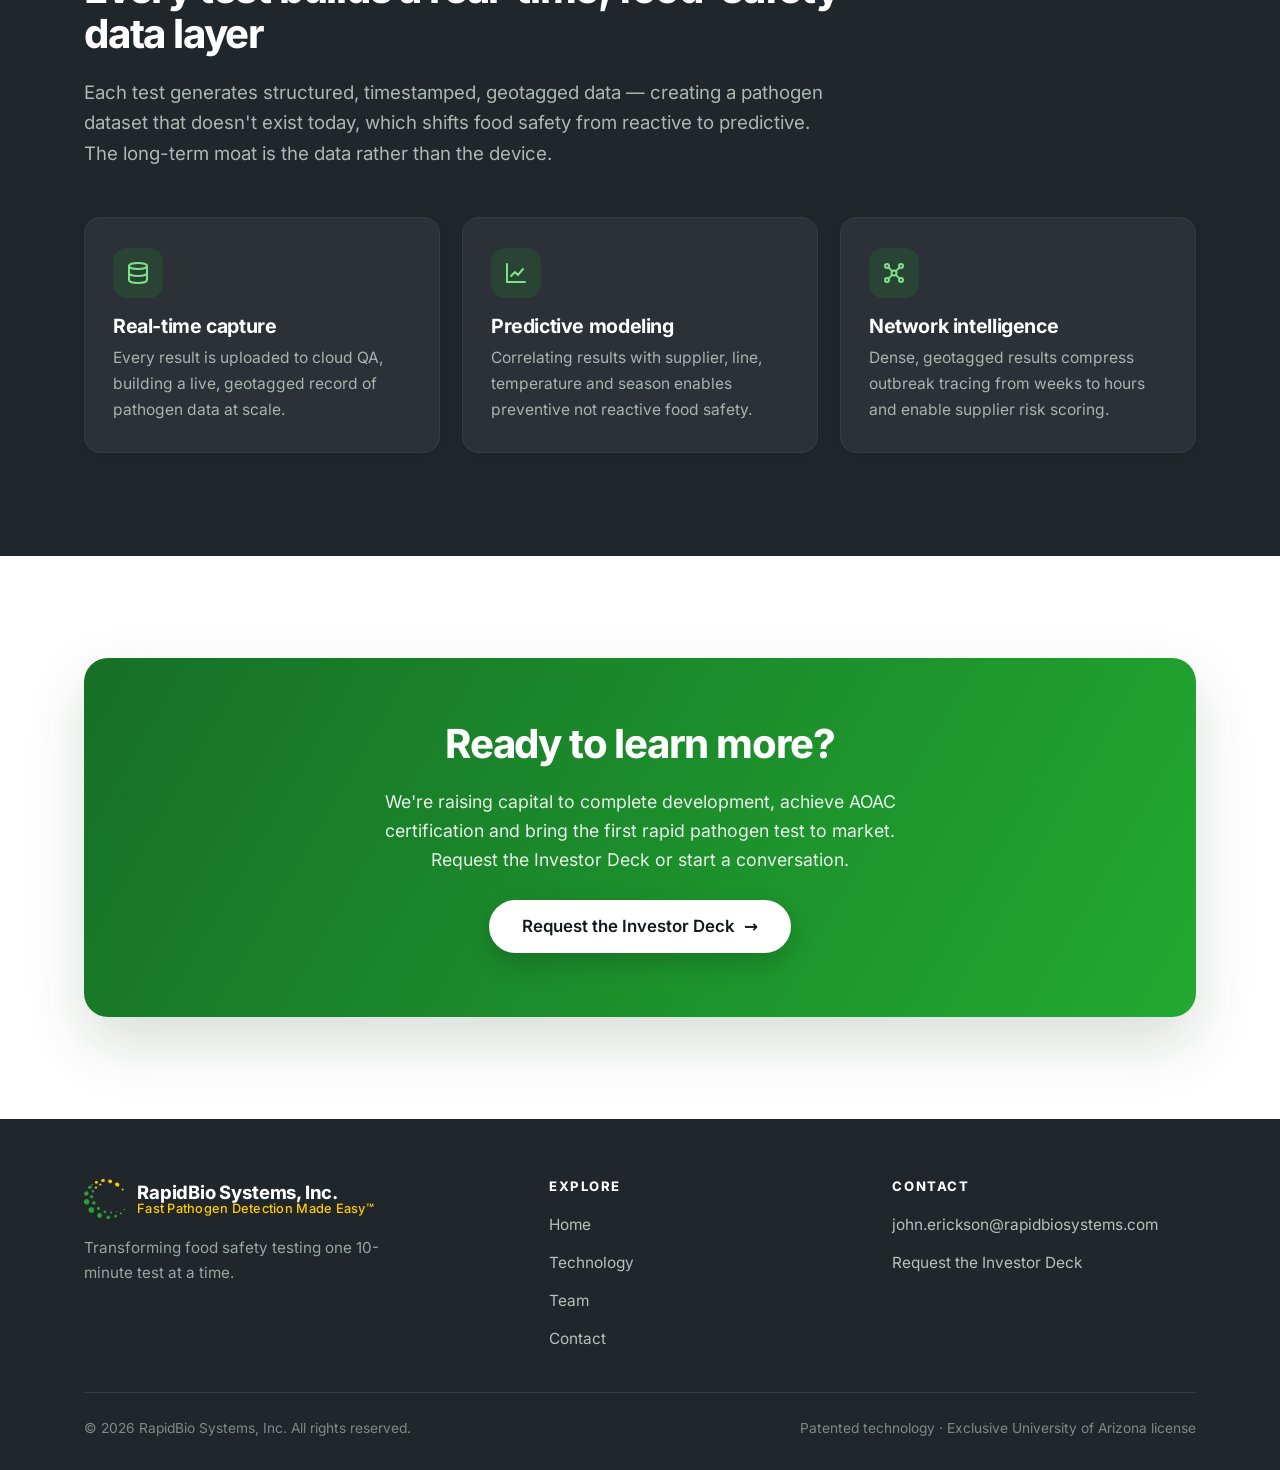
==== commit 9d6cf3ca: "Add full team bios page, refresh team/partner photos, and copy tweaks Adds team-bios.html (linked fr" ====
--- a/index.html
+++ b/index.html
@@ -39,8 +39,9 @@
       <div class="container hero__grid">
         <div class="hero__copy">
           <span class="eyebrow">Fast Pathogen Detection Made Easy™</span>
-          <h1>~10-minute bacterial pathogen detection for food safety fast screening testing</h1>
+          <h1>10-minute bacterial pathogen detection for food safety</h1>
           <p class="hero__sub">A portable, handheld system that delivers PCR-like accuracy in about ten minutes — no lab, no amplification step, no specialized technician.</p>
+          <p class="hero__tagline">Fast Screening Testing</p>
           <div class="hero__actions">
             <a class="btn btn--primary btn--lg" href="contact.html">Request the Investor Deck <span class="arrow" aria-hidden="true">→</span></a>
             <a class="btn btn--ghost btn--lg" href="technology.html">See the technology</a>
@@ -102,7 +103,7 @@
             <span class="spec-bar__icon" aria-hidden="true">
               <svg width="22" height="22" viewBox="0 0 24 24" fill="none" stroke="currentColor" stroke-width="2.2" stroke-linecap="round" stroke-linejoin="round"><circle cx="12" cy="12" r="9"/><path d="M12 7v5l3 2"/></svg>
             </span>
-            <span><b>~10 minutes to result</b><span class="d"><strong>Fast screening</strong> in minutes, not hours or days.</span></span>
+            <span><b>10 minutes to result</b><span class="d"><strong>Fast screening</strong> in minutes, not hours or days.</span></span>
           </div>
           <div class="spec-bar__item">
             <span class="spec-bar__icon" aria-hidden="true">
--- a/css/styles.css
+++ b/css/styles.css
@@ -152,6 +152,10 @@
 .hero__grid { display: grid; grid-template-columns: 1.05fr .95fr; gap: 48px; align-items: center; padding-block: clamp(48px, 7vw, 92px) clamp(40px, 6vw, 76px); }
 .hero h1 { margin-bottom: 20px; }
 .hero__sub { font-size: 1.22rem; color: var(--muted); max-width: 40ch; margin-bottom: 30px; }
+.hero__tagline {
+  color: var(--ink); line-height: 1.12; letter-spacing: -.035em; font-weight: 750;
+  font-size: clamp(2.1rem, 4.6vw, 3.6rem); margin: 0 0 26px;
+}
 .hero__actions { display: flex; flex-wrap: wrap; gap: 14px; margin-bottom: 26px; }
 .hero__trust { font-size: .92rem; color: var(--muted); line-height: 1.6; }
 .hero__trust b { color: var(--green-700); white-space: nowrap; }
@@ -201,8 +205,8 @@
 
 /* full-width technology diagram — bleeds past the text container so the
    diagram itself can render larger than a normal content-width figure */
-.diagram-panel { background: #fff; border: 1px solid var(--line); border-radius: var(--r-lg); padding: clamp(16px, 2.6vw, 32px); box-shadow: var(--shadow); overflow-x: auto; margin-inline: calc(-1 * min(3vw, 90px)); }
-.diagram-panel img { display: block; width: 100%; min-width: 560px; max-width: 1320px; margin-inline: auto; }
+.diagram-panel { background: #fff; border: 1px solid var(--line); border-radius: var(--r-lg); padding: clamp(16px, 2.6vw, 32px); box-shadow: var(--shadow); overflow-x: auto; max-width: 839px; margin-inline: auto; }
+.diagram-panel img { display: block; width: 100%; min-width: 320px; max-width: 775px; margin-inline: auto; }
 .diagram-hint { display: none; text-align: center; font-size: .82rem; color: var(--muted); margin: 12px 0 0; }
 
 .claims { list-style: none; margin: 24px 0 0; padding: 0; display: grid; gap: 18px; }
@@ -277,7 +281,9 @@
   padding: 14px; box-shadow: var(--shadow); overflow: hidden;
 }
 .photo-panel img { width: 100%; border-radius: var(--r-sm); }
-.photo-panel--center { max-width: 560px; margin: 36px auto 0; }
+.photo-panel--center img { max-width: 775px; margin-inline: auto; }
+.photo-panel--center { max-width: 803px; margin: 36px auto 0; }
+.panel-label { text-align: center; font-weight: 700; color: var(--ink); font-size: 1.05rem; margin: 40px 0 14px; }
 
 /* ---------- comparison ---------- */
 .compare { display: grid; gap: 12px; margin-top: 8px; }
@@ -296,6 +302,12 @@
 .compare__bar--us { background: linear-gradient(90deg, var(--green), var(--green-600)); box-shadow: 0 2px 8px rgba(34,169,49,.3); }
 .compare__bar--slow { background: #b9c4bc; }
 .compare__bar--slower { background: #cdd5cd; }
+.compare__bar--seg-start { border-radius: var(--pill) 0 0 var(--pill); }
+.compare__bar--seg-end { border-radius: 0 var(--pill) var(--pill) 0; }
+.compare__bar--range {
+  background-color: #dde4de;
+  background-image: repeating-linear-gradient(45deg, #b9c4bc 0, #b9c4bc 5px, transparent 5px, transparent 10px);
+}
 .compare__cap { padding: 0 12px; font-size: .85rem; font-weight: 700; white-space: nowrap; color: var(--green-700); }
 .compare__axis { margin: 14px 0 0; text-align: right; font-size: .8rem; letter-spacing: .04em; color: var(--muted); text-transform: uppercase; }
 .compare__note { margin-top: 22px; padding: 18px 22px; border-left: 4px solid var(--gold); background: var(--paper-2); border-radius: 0 var(--r-sm) var(--r-sm) 0; }
@@ -318,12 +330,22 @@
 .advisory p { margin: 0; color: var(--muted); }
 .advisory p b { color: var(--green-700); font-weight: 700; }
 
+/* ---------- full bios ---------- */
+.bio-entry { padding: 44px 0; border-bottom: 1px solid var(--line); }
+.bio-entry:last-child { border-bottom: none; }
+.bio-entry__head { display: flex; align-items: center; gap: 24px; margin-bottom: 20px; }
+.bio-entry__head .member__photo { margin: 0; flex: none; }
+.bio-entry__body p { color: var(--body); }
+.bio-entry__body ul { margin: 0 0 1rem; padding-left: 1.2em; color: var(--body); }
+.bio-entry__body li { margin-bottom: 6px; }
+
 /* ---------- partners / logos ---------- */
 .partners { margin-top: 8px; }
 .partners__label { text-align: center; font-size: .8rem; letter-spacing: .14em; text-transform: uppercase; color: var(--muted); margin-bottom: 26px; }
 .partners__row { display: flex; flex-wrap: wrap; align-items: center; justify-content: center; gap: clamp(28px, 5vw, 60px); }
 .partners__row img { height: 34px; width: auto; }
-.partners__row img.logo-compact { height: 62px; }
+.partners__row img.logo-compact { height: 80px; }
+.partners__row img.logo-empirewest { height: 64px; }
 
 /* ---------- CTA band ---------- */
 .cta-band { background: linear-gradient(120deg, var(--green-700), var(--green)); color: #fff; border-radius: var(--r-lg); padding: clamp(40px, 6vw, 64px); text-align: center; box-shadow: var(--shadow-lg); position: relative; overflow: hidden; }
@@ -385,7 +407,6 @@
   .hero__media img { max-height: 320px; }
   .nav__brand img { height: 38px; }
   .diagram-hint { display: block; }
-  .diagram-panel { margin-inline: 0; }
   .split { grid-template-columns: 1fr; }
   .split--media-right .split__media { order: -1; }
   .stats { grid-template-columns: 1fr; }
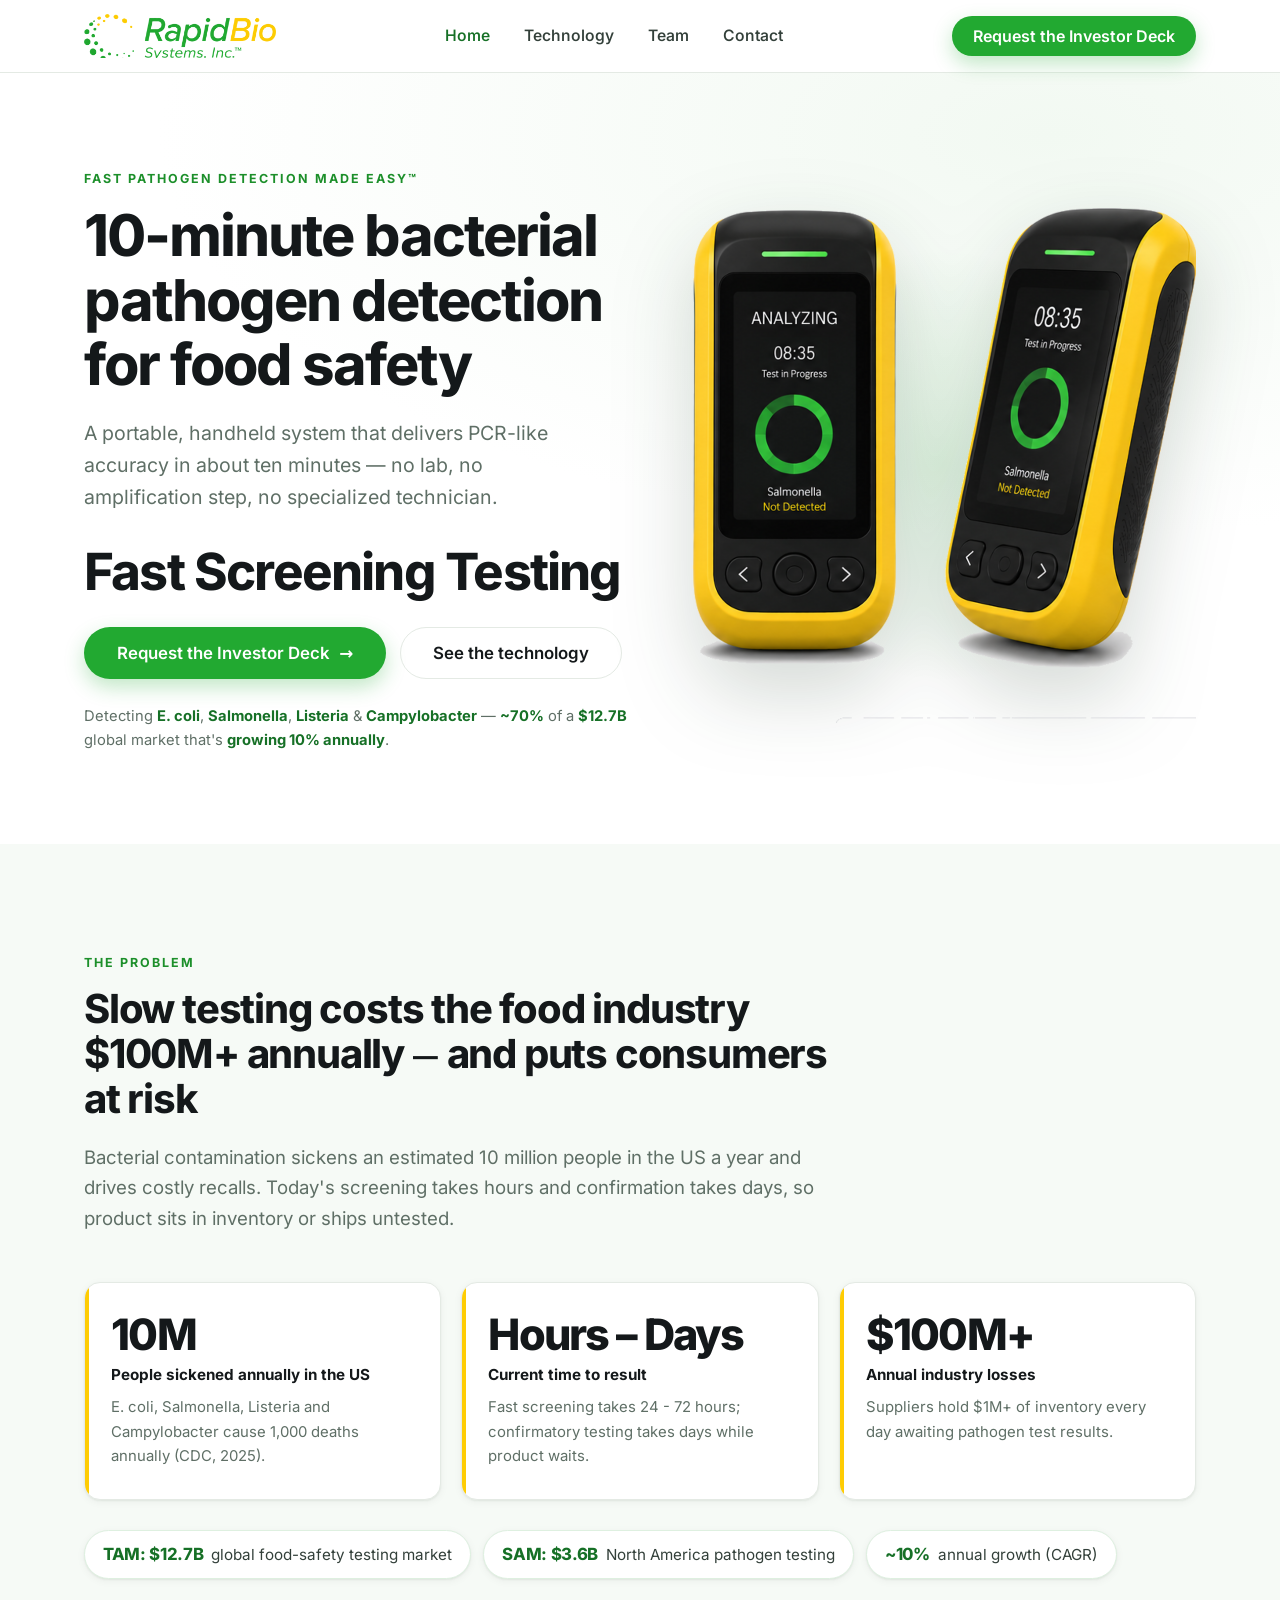
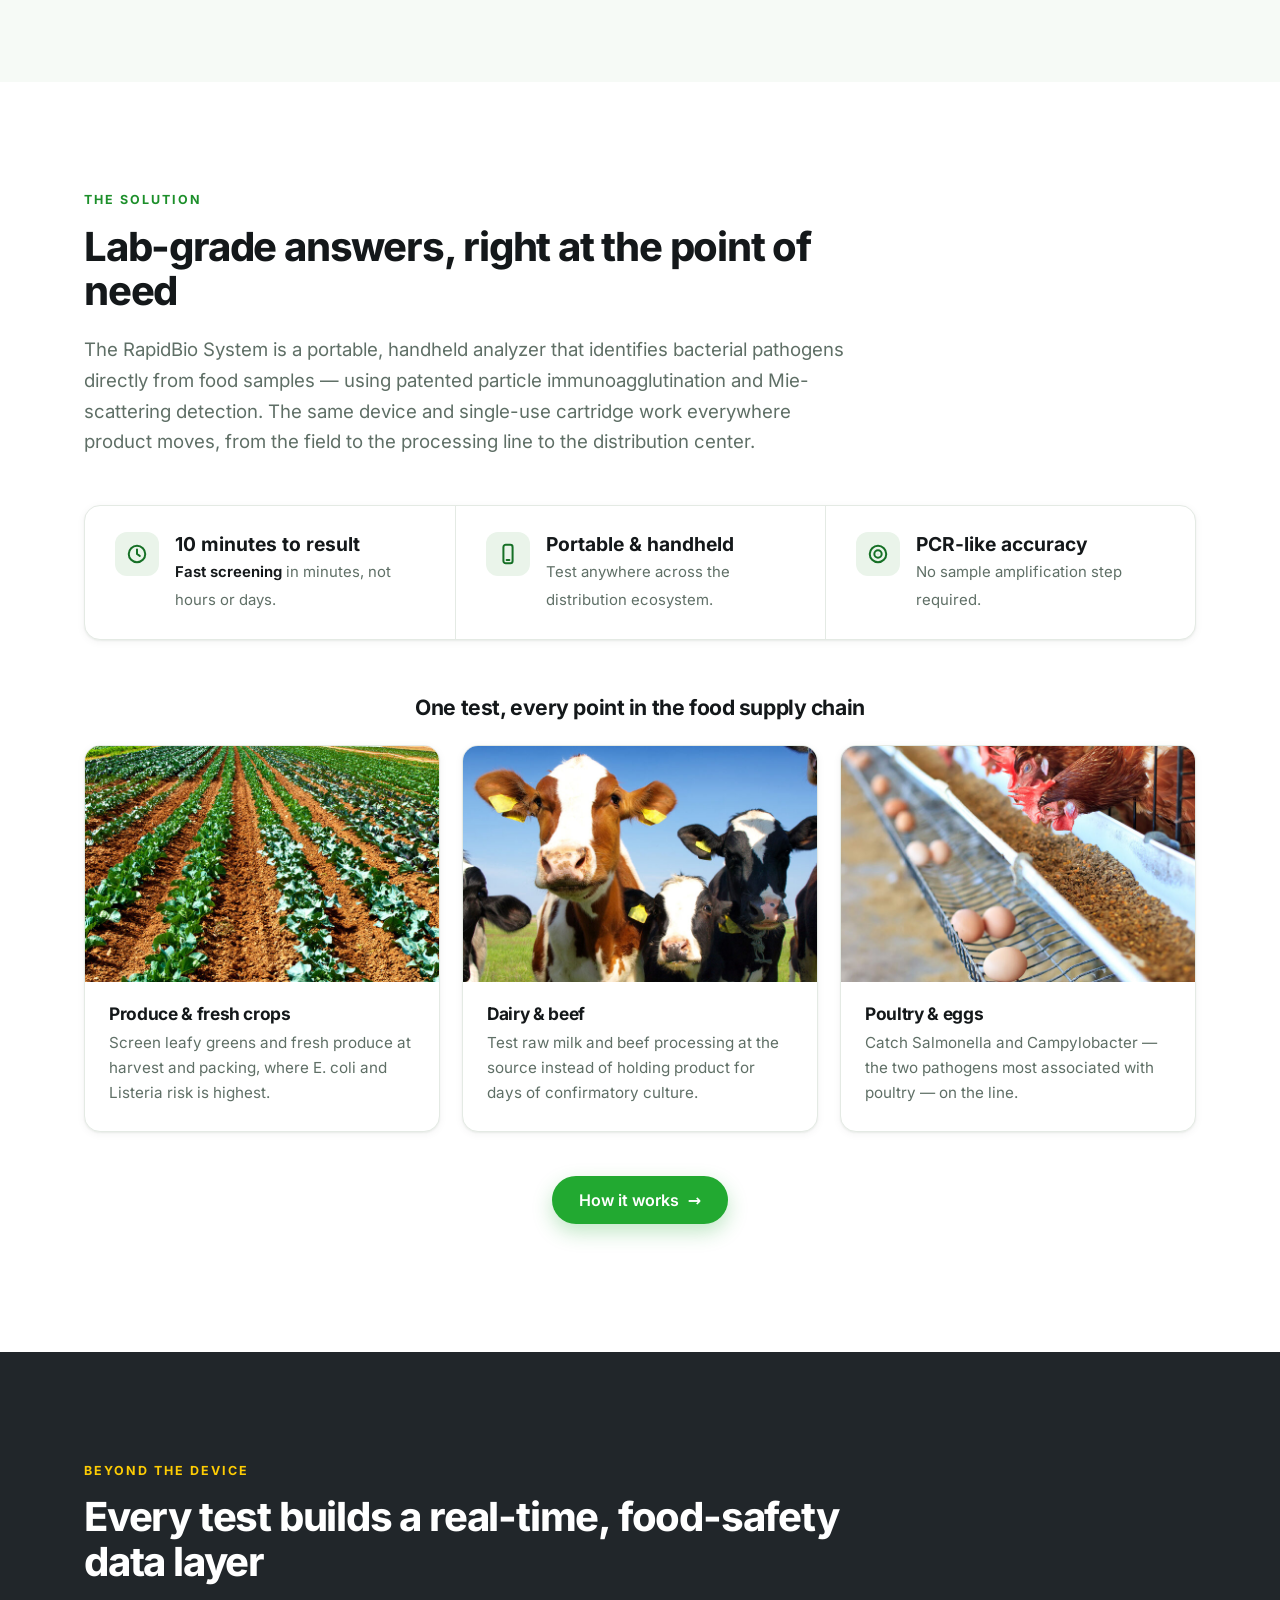
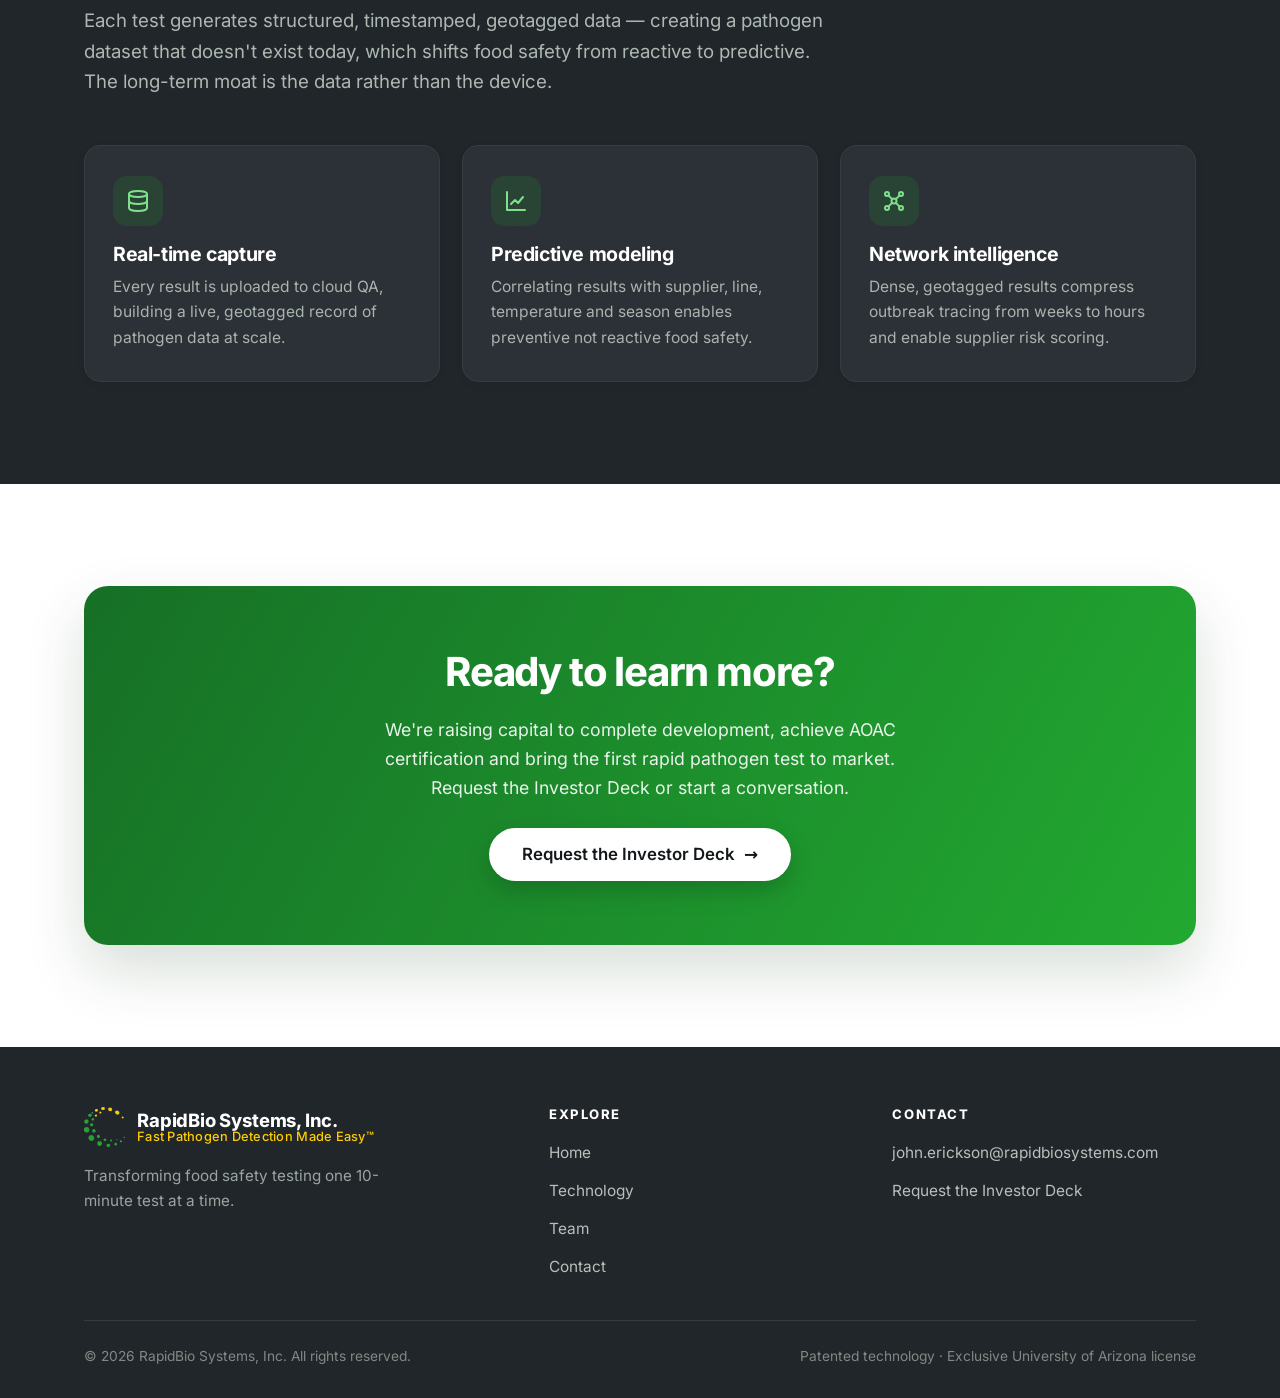
==== commit 9f1e2478: "Add Open Graph/Twitter card tags, canonical URLs, and Organization schema Improves link preview rend" ====
--- a/index.html
+++ b/index.html
@@ -5,9 +5,33 @@
   <meta name="viewport" content="width=device-width, initial-scale=1.0" />
   <title>RapidBio Systems — 10-Minute Bacterial Pathogen Detection for Food Safety</title>
   <meta name="description" content="RapidBio Systems is a portable, handheld system that detects bacterial pathogens in food in about 10 minutes with PCR-like accuracy — no lab, no amplification, no specialist." />
+  <link rel="canonical" href="https://rapidbiosystems.com/" />
+
+  <meta property="og:type" content="website" />
+  <meta property="og:site_name" content="RapidBio Systems" />
+  <meta property="og:url" content="https://rapidbiosystems.com/" />
+  <meta property="og:title" content="RapidBio Systems — 10-Minute Bacterial Pathogen Detection for Food Safety" />
+  <meta property="og:description" content="RapidBio Systems is a portable, handheld system that detects bacterial pathogens in food in about 10 minutes with PCR-like accuracy — no lab, no amplification, no specialist." />
+  <meta property="og:image" content="https://rapidbiosystems.com/assets/product-hero.png" />
+  <meta name="twitter:card" content="summary_large_image" />
+  <meta name="twitter:title" content="RapidBio Systems — 10-Minute Bacterial Pathogen Detection for Food Safety" />
+  <meta name="twitter:description" content="RapidBio Systems is a portable, handheld system that detects bacterial pathogens in food in about 10 minutes with PCR-like accuracy — no lab, no amplification, no specialist." />
+  <meta name="twitter:image" content="https://rapidbiosystems.com/assets/product-hero.png" />
+
   <link rel="icon" type="image/png" sizes="64x64" href="assets/favicon-64.png" />
   <link rel="apple-touch-icon" href="assets/apple-touch-icon.png" />
   <link rel="stylesheet" href="css/styles.css" />
+  <script type="application/ld+json">
+  {
+    "@context": "https://schema.org",
+    "@type": "Organization",
+    "name": "RapidBio Systems, Inc.",
+    "url": "https://rapidbiosystems.com/",
+    "logo": "https://rapidbiosystems.com/assets/logo.png",
+    "description": "Portable, handheld pathogen detection for food safety — results in about 10 minutes, no lab required.",
+    "email": "john.erickson@rapidbiosystems.com"
+  }
+  </script>
 </head>
 <body>
 
--- a/css/styles.css
+++ b/css/styles.css
@@ -154,7 +154,7 @@
 .hero__sub { font-size: 1.22rem; color: var(--muted); max-width: 40ch; margin-bottom: 30px; }
 .hero__tagline {
   color: var(--ink); line-height: 1.12; letter-spacing: -.035em; font-weight: 750;
-  font-size: clamp(2.1rem, 4.6vw, 3.6rem); margin: 0 0 26px;
+  font-size: clamp(1.9rem, 4.1vw, 3.2rem); margin: 0 0 26px; white-space: nowrap;
 }
 .hero__actions { display: flex; flex-wrap: wrap; gap: 14px; margin-bottom: 26px; }
 .hero__trust { font-size: .92rem; color: var(--muted); line-height: 1.6; }
@@ -342,10 +342,14 @@
 /* ---------- partners / logos ---------- */
 .partners { margin-top: 8px; }
 .partners__label { text-align: center; font-size: .8rem; letter-spacing: .14em; text-transform: uppercase; color: var(--muted); margin-bottom: 26px; }
-.partners__row { display: flex; flex-wrap: wrap; align-items: center; justify-content: center; gap: clamp(28px, 5vw, 60px); }
+.partners__row {
+  display: grid; grid-template-columns: repeat(4, 1fr);
+  align-items: center; justify-items: center;
+  gap: clamp(28px, 4vw, 48px) clamp(20px, 4vw, 40px);
+}
 .partners__row img { height: 34px; width: auto; }
 .partners__row img.logo-compact { height: 80px; }
-.partners__row img.logo-empirewest { height: 64px; }
+.partners__row img.logo-empirewest { height: 32px; }
 
 /* ---------- CTA band ---------- */
 .cta-band { background: linear-gradient(120deg, var(--green-700), var(--green)); color: #fff; border-radius: var(--r-lg); padding: clamp(40px, 6vw, 64px); text-align: center; box-shadow: var(--shadow-lg); position: relative; overflow: hidden; }
@@ -445,6 +449,7 @@
   .compare__thumb { width: 44px; height: 44px; }
   .footer__top { grid-template-columns: 1fr; }
   .hero__actions .btn { flex: 1 1 auto; justify-content: center; }
+  .partners__row { grid-template-columns: repeat(2, 1fr); }
 }
 
 /* very narrow phones: keep the long CTA label inside the viewport */
